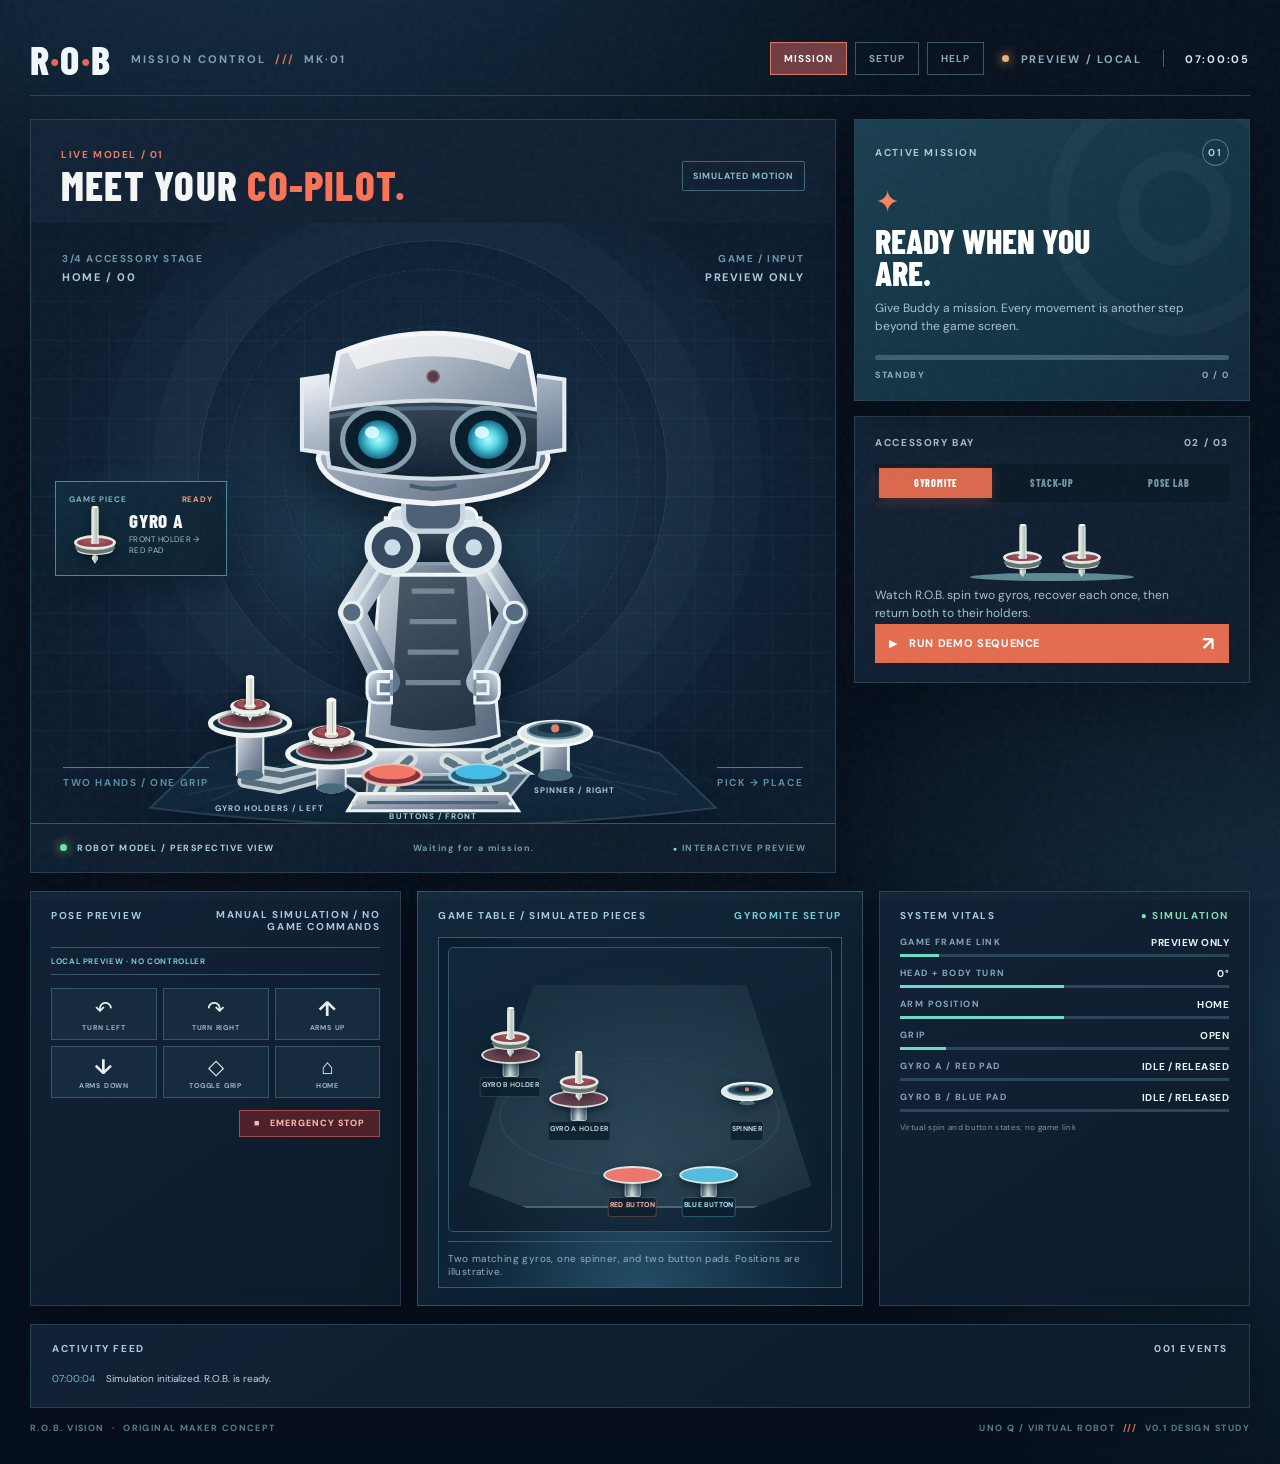
==== dashboard/index.html @ aa8bae87 "Align Stack-Up blocks within Buddy hands" ====
<!doctype html>
<html lang="en">
<head>
  <meta charset="utf-8">
  <meta name="viewport" content="width=device-width, initial-scale=1">
  <meta name="theme-color" content="#080f1d">
  <title>R.O.B. Vision // Mission Control</title>
  <link rel="stylesheet" href="style.css?v=stack-side-grip-1">
  <script src="status.js?v=status-2" defer></script>
  <script src="stack-model.js?v=blocks-1" defer></script>
  <script src="app.js?v=stack-hand-height-1" defer></script>
  <script src="live.js?v=status-1" defer></script>
</head>
<body>
  <div class="grain" aria-hidden="true"></div>
  <main class="app-shell">
    <header class="topbar">
      <div class="brand"><span class="brand-mark">R<span>·</span>O<span>·</span>B</span><span class="brand-sub">MISSION CONTROL <i>///</i> MK·01</span></div>
      <nav class="page-nav" aria-label="Pages"><a href="index.html" aria-current="page">MISSION</a><a href="setup.html">SETUP</a><a href="help.html">HELP</a></nav><div class="top-status" data-connection="connecting"><span class="status-dot"></span><span id="connection">CONTROLLER / CONNECTING</span><span class="top-separator"></span><span id="clock">00:00:00</span></div>
    </header>
    <div class="main-grid">
      <section class="stage-panel" aria-label="Robot visualization">
        <div class="panel-heading"><div><p class="eyebrow">LIVE MODEL / 01</p><h1>Meet your <em>co-pilot.</em></h1></div><span class="chip">SIMULATED MOTION</span></div>
        <div class="stage" id="stage">
          <div class="stage-grid"></div><div class="stage-halo"></div>
          <div class="stage-label top-left">3/4 ACCESSORY STAGE<br><strong id="stage-action-label">HOME / 00</strong></div>
          <div class="stage-label top-right">GAME / INPUT<br><strong id="tracking-label">NOT CONNECTED</strong></div>
          <svg id="robot-svg" class="robot-svg" viewBox="0 0 650 590" role="img" aria-label="R.O.B.-inspired robot with two opposing hands moving matching Gyromite gyros or Stack-Up blocks between accessory stations">
            <defs>
              <linearGradient id="metal" x1="0" y1="0" x2="1" y2="1"><stop stop-color="#f3f6f9"/><stop offset=".43" stop-color="#acb8c8"/><stop offset="1" stop-color="#60738b"/></linearGradient>
              <linearGradient id="body" x1="0" y1="0" x2="1" y2="1"><stop stop-color="#e5e9ee"/><stop offset=".55" stop-color="#8997a9"/><stop offset="1" stop-color="#536478"/></linearGradient>
              <linearGradient id="dark" x1="0" y1="0" x2="0" y2="1"><stop stop-color="#344454"/><stop offset="1" stop-color="#101f31"/></linearGradient>
              <radialGradient id="eye"><stop stop-color="#b9faff"/><stop offset=".45" stop-color="#58dae8"/><stop offset="1" stop-color="#126a89"/></radialGradient>
              <g id="gyro-body">
                <path d="M-3 7 H3 V15 L0 21 L-3 15Z" fill="#dbe5df" stroke="#f6f7ed" stroke-width="1.4"/>
                <ellipse cy="11" rx="22" ry="7" fill="#273844" opacity=".62"/>
                <path d="M-21 4 Q0 11 21 4 L21 12 Q0 21 -21 12Z" fill="#d7e1dd" stroke="#f4f5e9" stroke-width="1.5"/>
                <path d="M-18 11 L-18 15 M-12 14 L-12 17 M-5 16 L-5 18 M4 16 L4 18 M11 14 L11 17 M18 11 L18 15" stroke="#6a7473" stroke-width="2" opacity=".8"/>
                <ellipse cy="5" rx="22" ry="8" fill="#e8eeeb" stroke="#f7f7ed" stroke-width="2"/>
                <ellipse cy="3" rx="18.5" ry="6" fill="#883c4a" stroke="#5f3441" stroke-width="1"/>
                <ellipse cy="2" rx="14" ry="4" fill="#9d4853" stroke="#bb7375" stroke-width=".7"/>
                <ellipse cy="1" rx="7" ry="2.4" fill="#6e303e" opacity=".75"/>
                <ellipse cy="5" rx="6" ry="2.8" fill="#bdcac4" stroke="#f7f8ed" stroke-width="1"/>
                <path d="M-4 5 L-4 -29 Q0 -32 4 -29 L4 5Z" fill="#e6e9de" stroke="#f7f8ed" stroke-width="1.5"/>
                <path d="M1 -27 L1 3" stroke="#9aa7a4" stroke-width="1" opacity=".7"/>
                <ellipse cy="-29" rx="4" ry="1.6" fill="#f8f9ef"/>
              </g>
              <filter id="glow"><feGaussianBlur stdDeviation="8"/></filter>
            </defs>
            <ellipse cx="325" cy="553" rx="270" ry="25" fill="#16bde6" opacity=".14" filter="url(#glow)"/>
            <ellipse cx="325" cy="553" rx="274" ry="29" fill="#091a2b" opacity=".72"/>
            <g id="stage-ground" opacity=".48">
              <path d="M102 520 Q325 449 548 520 L603 573 Q325 608 47 573Z" fill="#163148" stroke="#41677d" stroke-width="2"/>
              <path d="M325 465 L325 580 M325 465 L108 566 M325 465 L535 566 M145 540 Q325 486 505 540 M84 560 Q325 505 566 560" fill="none" stroke="#81bbcb" stroke-width="1.2" opacity=".25"/>
            </g>
            <g class="column" id="column-visual">
              <path d="M278 288 L372 288 L390 502 Q325 521 260 502Z" fill="url(#body)" stroke="#eaf1f2" stroke-width="3"/>
              <path d="M295 302 L355 302 L367 492 Q325 502 283 492Z" fill="url(#dark)" opacity=".8"/>
              <path d="M306 330 L344 330 M304 360 L346 360 M302 390 L348 390 M300 420 L350 420 M298 450 L352 450" stroke="#8495a4" stroke-width="5" opacity=".8"/>
              <rect x="282" y="278" width="86" height="30" rx="9" fill="#d7e0e8" stroke="#f7fbff" stroke-width="3"/>
            </g>
            <g id="accessory-platform">
              <path d="M232 516 L379 516 L420 539 L398 565 L259 565 L225 541Z" fill="url(#dark)" stroke="#a6bcc6" stroke-width="3"/>
              <path d="M232 516 L379 516 L420 539 L261 542 L225 541Z" fill="url(#metal)" stroke="#edf5f5" stroke-width="3"/>
              <path d="M261 542 L420 539 L398 565 L259 565Z" fill="#516a7a" stroke="#a9bec7" stroke-width="2"/>
              <path d="M287 548 L366 548 M294 553 L359 553" stroke="#1b3346" stroke-width="3" stroke-linecap="round"/>
              <rect x="304" y="557" width="42" height="4" rx="2" fill="#d65c55"/><circle cx="275" cy="554" r="3" fill="#72d3e4"/>
              <g id="scene-gyro">
                <path d="M226 530 L178 541 L144 536 M226 539 L174 553 L139 547" fill="none" stroke="#c2d1d7" stroke-width="13" stroke-linecap="round" stroke-linejoin="round"/>
                <path d="M225 530 L177 541 L144 536 M225 539 L174 553 L139 547" fill="none" stroke="#586e7d" stroke-width="6" stroke-linecap="round" stroke-linejoin="round"/>
                <g class="station" id="scene-second-dock">
                  <path d="M132 492 L132 541 Q145 547 158 541 L158 492Z" fill="url(#body)" stroke="#e3ecee" stroke-width="2"/>
                  <ellipse cx="145" cy="541" rx="13" ry="5" fill="#48687b"/>
                  <ellipse cx="145" cy="490" rx="39" ry="12" fill="#152b3d" stroke="#eff5f3" stroke-width="5"/>
                  <ellipse cx="145" cy="487" rx="31" ry="8" fill="#8d4654" stroke="#b8cbd0" stroke-width="2"/>
                </g>
                <g class="station" id="scene-source-gyro">
                  <path d="M211 520 L211 554 Q225 562 239 554 L239 520Z" fill="url(#body)" stroke="#e3ecee" stroke-width="2"/>
                  <ellipse cx="225" cy="554" rx="14" ry="5" fill="#48687b"/>
                  <ellipse cx="225" cy="520" rx="43" ry="13" fill="#132b3d" stroke="#f0f5f2" stroke-width="5"/>
                  <ellipse cx="225" cy="517" rx="34" ry="9" fill="#914555" stroke="#afc6c9" stroke-width="2"/>
                </g>
                <g class="station" id="scene-spinner">
                  <path d="M379 523 L433 497 M384 533 L437 506" fill="none" stroke="#d1e0e1" stroke-width="14" stroke-linecap="round"/>
                  <path d="M379 523 L433 497 M384 533 L437 506" fill="none" stroke="#557385" stroke-width="6" stroke-linecap="round" stroke-dasharray="8 6"/>
                  <path d="M432 500 L432 538 Q445 546 458 538 L458 500Z" fill="url(#body)" stroke="#e3efec" stroke-width="3"/>
                  <ellipse cx="445" cy="541" rx="17" ry="6" fill="#496a7b"/>
                  <ellipse cx="445" cy="500" rx="36" ry="12" fill="#dcebea" stroke="#f7faf6" stroke-width="3"/>
                  <ellipse cx="445" cy="497" rx="27" ry="8" fill="#2c4a5c" stroke="#7397a5" stroke-width="2"/>
                  <ellipse cx="445" cy="495" rx="17" ry="5" fill="#142d41"/>
                  <circle cx="445" cy="495" r="4" fill="#df806a"/>
                </g>
                <path d="M302 525 L281 543 L269 569 M339 527 L369 543 L382 569" fill="none" stroke="#d6e0df" stroke-width="16" stroke-linecap="round" stroke-linejoin="round"/>
                <path d="M302 525 L281 543 L269 569 M339 527 L369 543 L382 569" fill="none" stroke="#5b7484" stroke-width="7" stroke-linecap="round" stroke-dasharray="8 6"/>
                <path d="M251 559 L398 559 L409 576 L241 576Z" fill="url(#body)" stroke="#edf4f0" stroke-width="3"/>
                <path d="M260 568 L389 568" stroke="#47657a" stroke-width="3"/><circle cx="247" cy="569" r="2" fill="#c8dfe2"/><circle cx="401" cy="569" r="2" fill="#c8dfe2"/>
                <g class="station" id="scene-target-gyro">
                  <path d="M285 554 L285 541" stroke="#d7e4e1" stroke-width="8" stroke-linecap="round"/>
                  <ellipse cx="285" cy="541" rx="29" ry="10" fill="#842f3d" stroke="#eac2b6" stroke-width="3"/>
                  <ellipse cx="285" cy="538" rx="23" ry="7" fill="#f47666"/>
                </g>
                <g class="station" id="scene-blue-tray">
                  <path d="M370 554 L370 541" stroke="#d7e4e1" stroke-width="8" stroke-linecap="round"/>
                  <ellipse cx="370" cy="541" rx="29" ry="10" fill="#225d78" stroke="#acd9e6" stroke-width="3"/>
                  <ellipse cx="370" cy="538" rx="23" ry="7" fill="#43bce8"/>
                </g>
                <text x="164" y="576" text-anchor="middle">GYRO HOLDERS / LEFT</text><text x="464" y="559" text-anchor="middle">SPINNER / RIGHT</text><text x="325" y="584" text-anchor="middle">BUTTONS / FRONT</text>
              </g>
              <g id="scene-stack">
                <g id="stack-linkage" fill="none" stroke-linecap="round" stroke-linejoin="round">
                  <path d="M281 541 L149 507 M281 551 L149 517 M298 541 L230 524 M298 551 L230 534 M352 541 L410 521 M352 551 L410 531 M369 541 L500 507 M369 551 L500 517" stroke="#cbdadb" stroke-width="9"/>
                  <path d="M281 541 L149 507 M281 551 L149 517 M298 541 L230 524 M298 551 L230 534 M352 541 L410 521 M352 551 L410 531 M369 541 L500 507 M369 551 L500 517" stroke="#587587" stroke-width="5"/>
                  <path d="M204 521 L204 531 M265 533 L265 543 M381 531 L381 541 M445 521 L445 531" stroke="#e1e9e8" stroke-width="3"/>
                  <path d="M279 546 H371" stroke="#d9e5e5" stroke-width="13"/>
                  <path d="M279 546 H371" stroke="#607b89" stroke-width="7"/>
                  <circle cx="281" cy="546" r="3" fill="#dbe7e7" stroke="none"/><circle cx="369" cy="546" r="3" fill="#dbe7e7" stroke="none"/>
                </g>
                <g class="stack-stations">
                  <g id="stack-tray-1" transform="translate(145 493)"><path d="M-10 3 L-10 52 Q0 60 10 52 L10 3Z" fill="url(#body)" stroke="#dcebea" stroke-width="2"/><ellipse cy="1" rx="35" ry="11" fill="#e4eeed" stroke="#f5faf7" stroke-width="2"/><ellipse class="tray-ring" cy="-1" rx="26" ry="7" fill="#314b59" stroke="#708c97" stroke-width="2"/><ellipse cy="-2" rx="18" ry="4" fill="#10283b"/></g>
                  <g id="stack-tray-2" transform="translate(230 516)"><path d="M-10 3 L-10 39 Q0 47 10 39 L10 3Z" fill="url(#body)" stroke="#dcebea" stroke-width="2"/><ellipse cy="1" rx="34" ry="11" fill="#e4eeed" stroke="#f5faf7" stroke-width="2"/><ellipse class="tray-ring" cy="-1" rx="25" ry="7" fill="#314b59" stroke="#708c97" stroke-width="2"/><ellipse cy="-2" rx="17" ry="4" fill="#10283b"/></g>
                  <g id="stack-tray-3" transform="translate(325 525)"><path d="M-12 3 L-12 32 Q0 40 12 32 L12 3Z" fill="url(#body)" stroke="#dcebea" stroke-width="2"/><ellipse cy="1" rx="36" ry="12" fill="#e4eeed" stroke="#f5faf7" stroke-width="2"/><ellipse class="tray-ring" cy="-1" rx="27" ry="8" fill="#314b59" stroke="#708c97" stroke-width="2"/><ellipse cy="-2" rx="19" ry="5" fill="#10283b"/></g>
                  <g id="stack-tray-4" transform="translate(410 512)"><path d="M-10 3 L-10 42 Q0 50 10 42 L10 3Z" fill="url(#body)" stroke="#dcebea" stroke-width="2"/><ellipse cy="1" rx="34" ry="11" fill="#e4eeed" stroke="#f5faf7" stroke-width="2"/><ellipse class="tray-ring" cy="-1" rx="25" ry="7" fill="#314b59" stroke="#708c97" stroke-width="2"/><ellipse cy="-2" rx="17" ry="4" fill="#10283b"/></g>
                  <g id="stack-tray-5" transform="translate(500 493)"><path d="M-10 3 L-10 52 Q0 60 10 52 L10 3Z" fill="url(#body)" stroke="#dcebea" stroke-width="2"/><ellipse cy="1" rx="35" ry="11" fill="#e4eeed" stroke="#f5faf7" stroke-width="2"/><ellipse class="tray-ring" cy="-1" rx="26" ry="7" fill="#314b59" stroke="#708c97" stroke-width="2"/><ellipse cy="-2" rx="18" ry="4" fill="#10283b"/></g>
                </g>
                <text x="145" y="560" text-anchor="middle">TRAY 1</text><text x="230" y="571" text-anchor="middle">TRAY 2</text><text x="325" y="576" text-anchor="middle">TRAY 3</text><text x="410" y="570" text-anchor="middle">TRAY 4</text><text x="500" y="560" text-anchor="middle">TRAY 5</text>
              </g>
              <g id="second-gyro-prop" class="gyro-piece" transform="translate(145 469) scale(.85)"><use href="#gyro-body"/><ellipse class="gyro-spin-ring" cy="4" rx="25" ry="9" fill="none" stroke="#a4f7ff" stroke-width="3" stroke-dasharray="11 9"/></g>
              <g id="move-prop" transform="translate(225 496)">
                <g id="gyro-prop" class="gyro-piece"><use href="#gyro-body"/><ellipse class="gyro-spin-ring" cy="4" rx="25" ry="9" fill="none" stroke="#a4f7ff" stroke-width="3" stroke-dasharray="11 9"/></g>
              </g>
            </g>
            <g id="arm-carriage" transform="translate(0 0)">
              <rect x="267" y="292" width="116" height="52" rx="21" fill="url(#body)" stroke="#eef7fb" stroke-width="4"/>
              <rect x="290" y="302" width="70" height="31" rx="10" fill="url(#dark)" stroke="#83a0ae" stroke-width="3"/>
              <path id="left-arm-body" d="M285 318 L245 381 L282 449" fill="none" stroke="url(#metal)" stroke-width="27" stroke-linecap="round" stroke-linejoin="round"/>
              <path id="right-arm-body" d="M365 318 L405 381 L368 449" fill="none" stroke="url(#metal)" stroke-width="27" stroke-linecap="round" stroke-linejoin="round"/>
              <path id="left-arm-glint" d="M285 318 L245 381 L282 449" fill="none" stroke="#e8f5f7" stroke-width="4" stroke-linecap="round" opacity=".8"/>
              <path id="right-arm-glint" d="M365 318 L405 381 L368 449" fill="none" stroke="#e8f5f7" stroke-width="4" stroke-linecap="round" opacity=".8"/>
              <circle id="left-elbow" cx="245" cy="381" r="10" fill="#536a7e" stroke="#e8f2f3" stroke-width="3"/><circle id="right-elbow" cx="405" cy="381" r="10" fill="#536a7e" stroke="#e8f2f3" stroke-width="3"/>
              <circle cx="285" cy="317" r="24" fill="#34495d" stroke="#e2edf2" stroke-width="7"/><circle cx="365" cy="317" r="24" fill="#34495d" stroke="#e2edf2" stroke-width="7"/>
              <circle cx="285" cy="317" r="8" fill="#c9dfe8"/><circle cx="365" cy="317" r="8" fill="#c9dfe8"/>
            </g>
            <g id="stack-colors"></g>
            <g id="disc-prop" transform="translate(325 486)"></g>
            <g id="hands-carriage" transform="translate(0 0)">
              <g id="left-hand" transform="translate(282 453)"><path d="M5 -14 L-9 -14 Q-19 -13 -19 -3 L-19 8 Q-18 17 -9 17 L5 17 L5 8 L-8 8 L-8 -4 L5 -4Z" fill="url(#body)" stroke="#ecf7f8" stroke-width="3"/><path d="M5 -6 L5 10" stroke="#7595a4" stroke-width="3"/></g>
              <g id="right-hand" transform="translate(368 453) scale(-1 1)"><path d="M5 -14 L-9 -14 Q-19 -13 -19 -3 L-19 8 Q-18 17 -9 17 L5 17 L5 8 L-8 8 L-8 -4 L5 -4Z" fill="url(#body)" stroke="#ecf7f8" stroke-width="3"/><path d="M5 -6 L5 10" stroke="#7595a4" stroke-width="3"/></g>
            </g>
            <g id="head" transform="rotate(0 325 265)">
              <rect x="296" y="254" width="58" height="47" rx="15" fill="#4c6076" stroke="#c9d6e0" stroke-width="5"/>
              <path d="M232 126 Q325 87 418 126 L438 230 Q430 268 325 274 Q220 268 212 230Z" fill="url(#body)" stroke="#f1f5f7" stroke-width="5"/>
              <path d="M239 122 Q325 88 411 122 L400 142 Q325 116 250 142Z" fill="#f6f8f9" opacity=".78"/>
              <path d="M215 183 Q325 162 435 183 L427 238 Q325 261 223 238Z" fill="url(#dark)" stroke="#d5e1e8" stroke-width="4"/>
              <path d="M220 189 Q325 171 430 189" fill="none" stroke="#4d6678" stroke-width="4"/>
              <ellipse cx="271" cy="211" rx="35" ry="31" fill="#081b2a" stroke="#859eac" stroke-width="5"/>
              <ellipse cx="379" cy="211" rx="35" ry="31" fill="#081b2a" stroke="#859eac" stroke-width="5"/>
              <ellipse class="eye-core" cx="271" cy="211" rx="20" ry="19" fill="url(#eye)"/>
              <ellipse class="eye-core" cx="379" cy="211" rx="20" ry="19" fill="url(#eye)"/>
              <ellipse cx="265" cy="204" rx="7" ry="6" fill="#e8ffff" opacity=".85"/><ellipse cx="373" cy="204" rx="7" ry="6" fill="#e8ffff" opacity=".85"/>
              <path d="M302 256 Q325 263 348 256" fill="none" stroke="#425a6f" stroke-width="4"/>
              <circle id="head-led" cx="325" cy="149" r="6" aria-label="R.O.B. red light"/>
              <path d="M223 148 L196 152 L196 221 L223 225 M427 148 L454 152 L454 221 L427 225" fill="url(#metal)" stroke="#e5eef3" stroke-width="4"/>
            </g>
          </svg>
          <div class="piece-focus" aria-live="polite"><span class="piece-focus-title"><span id="focus-type">GAME PIECE</span> <b id="focus-action">READY</b></span><div class="piece-focus-body"><span id="focus-art" class="focus-art gyro" aria-hidden="true"></span><span><strong id="focus-name">GYRO A</strong><small id="focus-location">HOLDER → SPINNER → TRAY</small></span></div></div>
          <div class="floor-marker one">TWO HANDS / ONE GRIP</div><div class="floor-marker two" id="floor-action">PICK → PLACE</div>
        </div>
        <div class="stage-footer"><span><b class="tiny-led"></b> ROBOT MODEL / PERSPECTIVE VIEW</span><span id="stage-caption">Waiting for a mission.</span><span><i>●</i> INTERACTIVE PREVIEW</span></div>
      </section>
      <aside class="sidebar">
        <section class="mission-card">
          <div class="section-head"><span>ACTIVE MISSION</span><span class="round-index">01</span></div>
          <div class="mission-symbol">✦</div>
          <h2 id="mission-title">Ready when you are.</h2>
          <p id="mission-description">Give Buddy a mission. Every movement is another step beyond the game screen.</p>
          <div class="mission-progress"><div id="progress-fill"></div></div>
          <div class="mission-meta"><span id="mission-step">STANDBY</span><span id="progress-text">0 / 0</span></div>
        </section>
        <section class="mode-card">
          <div class="section-head"><span>ACCESSORY BAY</span><span>02 / 03</span></div>
          <div class="mode-tabs" role="group" aria-label="Scene mode"><button type="button" data-mode="gyro" class="active">GYROMITE</button><button type="button" data-mode="stack">STACK-UP</button><button type="button" data-mode="free">POSE LAB</button></div>
          <div class="accessory-art mode-gyro" id="accessory-art" aria-hidden="true">
            <div class="gyro gyro-red"></div><div class="gyro gyro-second"></div><div class="platform"></div>
            <div class="stack-kit"><i class="mini-tray"></i><i class="mini-tray"></i><i class="mini-tray"></i><i class="mini-tray"></i><i class="mini-tray"></i><span id="mini-stacks"></span></div>
            <svg class="pose-kit" viewBox="0 0 220 80" aria-hidden="true"><path d="M20 61H78M142 61h58" stroke="#577f8f" stroke-width="2"/><path d="M76 58L65 42L58 49M144 58l11-16 7 7" fill="none" stroke="#d9e7e8" stroke-width="7" stroke-linecap="round" stroke-linejoin="round"/><rect x="79" y="35" width="62" height="34" rx="11" fill="#b7c9cd" stroke="#f1f6f2" stroke-width="3"/><rect x="73" y="5" width="74" height="32" rx="10" fill="#d4dfe0" stroke="#f1f6f2" stroke-width="3"/><rect x="79" y="10" width="62" height="23" rx="7" fill="#152c3e"/><circle cx="98" cy="21" r="7" fill="#8fe5f2"/><circle cx="122" cy="21" r="7" fill="#8fe5f2"/><circle cx="98" cy="21" r="3" fill="#efffff"/><circle cx="122" cy="21" r="3" fill="#efffff"/><path d="M102 43h16M102 51h16" stroke="#47677a" stroke-width="3" stroke-linecap="round"/><circle cx="58" cy="49" r="5" fill="#eaf4f1"/><circle cx="162" cy="49" r="5" fill="#eaf4f1"/></svg>
          </div>
          <p id="mode-description">Watch R.O.B. spin two gyros, recover each once, then return both to their holders.</p>
          <button class="primary-button" id="demo-button" type="button"><span>▶</span><span class="demo-label">RUN DEMO SEQUENCE</span><span class="arrow">↗</span></button>
        </section>
      </aside>
    </div>
    <div class="status-grid">
        <section class="controls-panel"><div class="section-head"><span id="controls-title">POSE PREVIEW</span><span id="controls-context">MANUAL SIMULATION / NO GAME COMMANDS</span></div><div class="controller-link"><span id="controller-status">LOCAL PREVIEW · NO CONTROLLER</span></div><div class="control-buttons"><button type="button" data-action="left">↶ <span>TURN LEFT</span></button><button type="button" data-action="right">↷ <span>TURN RIGHT</span></button><button type="button" data-action="raise">↑ <span>ARMS UP</span></button><button type="button" data-action="lower">↓ <span>ARMS DOWN</span></button><button type="button" data-action="grip">◇ <span id="grip-label">TOGGLE GRIP</span></button><button type="button" id="home-button">⌂ <span>HOME</span></button></div><div class="gate-assist" id="gate-assist" hidden><div class="gate-assist-head"><strong>FAST GATES</strong><small>Tap to lower or raise · auto releases after 60 seconds</small></div><div class="gate-assist-buttons"><button type="button" data-gate="red" aria-pressed="false">LOWER RED</button><button type="button" data-gate="blue" aria-pressed="false">LOWER BLUE</button><button type="button" data-gate="all">RELEASE BOTH</button></div></div><button class="stop-button" id="stop-button" type="button">■ <span>EMERGENCY STOP</span></button></section>
    <section class="world-panel" aria-label="Game table">
      <div class="section-head"><span id="world-title">GAME TABLE / SIMULATED PIECES</span><span id="fixture-mode-label">GYROMITE SETUP</span></div>
      <div class="world-grid">
        <div class="fixture-scene" id="fixture-scene">
          <div class="fixture-set" id="gyro-fixture">
            <div class="fixture-station"><div class="station-art dock"><i class="piece gyro-red" id="red-dock-piece"></i></div><b>GYRO A HOLDER</b></div>
            <div class="fixture-station"><div class="station-art spinner"><svg class="spinner-platform" viewBox="0 0 100 75" aria-hidden="true"><path d="M43 51 L43 68 Q50 72 57 68 L57 51Z" fill="#889ca7" stroke="#dce9e9" stroke-width="2"/><ellipse cx="50" cy="69" rx="12" ry="3" fill="#496b7a"/><ellipse cx="50" cy="52" rx="37" ry="13" fill="#dce9e8" stroke="#f5faf6" stroke-width="2"/><ellipse cx="50" cy="50" rx="28" ry="8" fill="#2c4a5c" stroke="#7397a5" stroke-width="2"/><ellipse cx="50" cy="49" rx="18" ry="5" fill="#142d41"/><circle cx="50" cy="49" r="3" fill="#df806a"/></svg><i class="piece gyro-red" id="red-spinner-piece" hidden></i></div><b>SPINNER</b></div>
            <div class="fixture-station"><div class="station-art tray red"><i class="piece gyro-red" id="red-tray-piece" hidden></i></div><b>RED BUTTON</b></div>
            <div class="fixture-station"><div class="station-art dock"><i class="piece gyro-red" id="second-dock-piece"></i></div><b>GYRO B HOLDER</b></div>
            <div class="fixture-station"><div class="station-art tray blue"><i class="piece gyro-red" id="blue-tray-piece" hidden></i></div><b>BLUE BUTTON</b></div>
          </div>
          <div class="fixture-set" id="stack-fixture" hidden>
            <div class="fixture-station"><div class="station-art stack-tray"></div><b>TRAY 1</b></div>
            <div class="fixture-station"><div class="station-art stack-tray"></div><b>TRAY 2</b></div>
            <div class="fixture-station"><div class="station-art stack-tray"></div><b>TRAY 3 / START</b></div>
            <div class="fixture-station"><div class="station-art stack-tray"></div><b>TRAY 4</b></div>
            <div class="fixture-station"><div class="station-art stack-tray"></div><b>TRAY 5</b></div>
            <div id="table-held-stack" aria-label="Blocks held by R.O.B."></div>
          </div>
          <div class="fixture-empty" id="free-fixture" hidden><strong>POSE LAB</strong><span>Just R.O.B. and his motion controls. No game pieces or commands are connected.</span></div>
          <div class="fixture-note" id="fixture-note">Two gyros, one spinner, and two button trays. Positions are illustrative.</div>
        </div>
      </div>
    </section>

        <section class="vitals-card"><div class="section-head"><span>SYSTEM VITALS</span><span class="live-text">● SIMULATION</span></div><div class="vital"><span>GAME FRAME LINK</span><strong id="optical-value">SIMULATED</strong></div><div class="vital-track"><i id="optical-bar"></i></div><div class="vital"><span>HEAD + BODY TURN</span><strong id="head-value">0°</strong></div><div class="vital-track"><i id="head-bar"></i></div><div class="vital"><span>ARM POSITION</span><strong id="arm-value">HOME</strong></div><div class="vital-track"><i id="arm-bar"></i></div><div class="vital"><span>GRIP</span><strong id="grip-value">OPEN</strong></div><div class="vital-track"><i id="grip-bar"></i></div><div id="gyro-vitals"><div class="vital"><span>GYRO A / RED PAD</span><strong id="gyro-a-value">IDLE / RELEASED</strong></div><div class="vital-track"><i id="gyro-a-bar"></i></div><div class="vital"><span>GYRO B / BLUE PAD</span><strong id="gyro-b-value">IDLE / RELEASED</strong></div><div class="vital-track"><i id="gyro-b-bar"></i></div><small class="gyro-vitals-note">Virtual spin and button states; no game link</small></div></section>
    </div>
    <div class="bottom-grid">
      <section class="event-panel"><div class="section-head"><span>ACTIVITY FEED</span><span id="event-count">001 EVENTS</span></div><ol id="event-list" aria-live="polite"><li><time>00:00:00</time><span>Simulation initialized. R.O.B. is ready.</span></li></ol></section>
    </div>
    <footer><span>R.O.B. VISION <b>·</b> ORIGINAL MAKER CONCEPT</span><span>UNO Q / VIRTUAL ROBOT <b>///</b> V0.1 DESIGN STUDY</span></footer>
  </main>
</body>
</html>
---- dashboard/style.css ----
@font-face{font-family:'Barlow Condensed';font-style:normal;font-weight:800;src:url('fonts/BarlowCondensed-800.ttf') format('truetype');font-display:swap}
@font-face{font-family:'DM Sans';font-style:normal;font-weight:400;src:url('fonts/DMSans-400.ttf') format('truetype');font-display:swap}
@font-face{font-family:'DM Sans';font-style:normal;font-weight:700;src:url('fonts/DMSans-700.ttf') format('truetype');font-display:swap}
:root{font-family:'DM Sans',Arial,sans-serif;color:#d9e8f4;background:#07111e;font-synthesis:none}*{box-sizing:border-box}body{margin:0;min-width:320px;background:radial-gradient(circle at 20% -20%,#173650 0,transparent 36%),radial-gradient(circle at 100% 70%,#142f43 0,transparent 31%),#07111e}.grain{pointer-events:none;position:fixed;inset:0;z-index:5;opacity:.13;background-image:url("data:image/svg+xml,%3Csvg viewBox='0 0 180 180' xmlns='http://www.w3.org/2000/svg'%3E%3Cfilter id='n'%3E%3CfeTurbulence type='fractalNoise' baseFrequency='.8' numOctaves='3' stitchTiles='stitch'/%3E%3C/filter%3E%3Crect width='100%25' height='100%25' filter='url(%23n)' opacity='.3'/%3E%3C/svg%3E")}.app-shell{max-width:1536px;margin:auto;padding:22px 30px 15px}.topbar,.brand,.top-status,.section-head,.panel-heading,.stage-footer,.mission-meta,.vital,.bottom-grid,.control-buttons,footer{display:flex;align-items:center;justify-content:space-between}.topbar{height:74px;border-bottom:1px solid #2a4257;margin-bottom:23px}.brand{gap:20px}.brand-mark{font:900 40px/1 'Barlow Condensed',Impact,sans-serif;letter-spacing:.03em;color:#f1f8fc}.brand-mark span{color:#ef654e}.brand-sub{font:700 11px 'DM Sans',sans-serif;letter-spacing:.19em;color:#83a0b5}.brand-sub i{color:#e9694e;font-style:normal;margin:0 4px}.top-status{gap:12px;font-size:11px;letter-spacing:.16em;font-weight:700;color:#8eacc0}.status-dot,.tiny-led{width:7px;height:7px;border-radius:50%;background:#75e0a7;box-shadow:0 0 11px #62e8af;display:inline-block}.top-separator{height:17px;width:1px;background:#426078;margin:0 9px}#clock{color:#d7e7ef;font-variant-numeric:tabular-nums}.main-grid{display:grid;grid-template-columns:minmax(0,1.63fr) minmax(345px,.8fr);gap:18px}.stage-panel,.mission-card,.mode-card,.vitals-card,.controls-panel,.event-panel{background:linear-gradient(145deg,#122236,#0d1b2b);border:1px solid #284054;box-shadow:0 18px 50px #02070d55}.stage-panel{overflow:hidden}.panel-heading{padding:28px 30px 18px}.eyebrow,.section-head,.stage-label,.stage-footer,.mission-meta,.vital,.floor-marker,footer{font-size:10px;font-weight:800;letter-spacing:.16em}.eyebrow{color:#e97862;margin:0 0 5px}.panel-heading h1{font:800 clamp(31px,3.2vw,48px)/.95 'Barlow Condensed',Impact,sans-serif;text-transform:uppercase;letter-spacing:.03em;margin:0;color:#f4f7f6}.panel-heading h1 em{font-style:normal;color:#fb7356}.chip{border:1px solid #406679;border-radius:2px;padding:8px 10px;color:#89bfd1;font-size:9px;font-weight:800;letter-spacing:.11em;white-space:nowrap}.stage{height:540px;position:relative;overflow:hidden;background:radial-gradient(ellipse at 50% 47%,#22455a 0,#102339 44%,#0b1b2d 75%)}.stage-grid{position:absolute;inset:0;background-image:linear-gradient(#7ab5c40f 1px,transparent 1px),linear-gradient(90deg,#7ab5c40f 1px,transparent 1px);background-size:39px 39px;mask-image:linear-gradient(to bottom,transparent,#000 20%,#000 90%,transparent)}.stage-halo{position:absolute;width:470px;height:470px;border:1px solid #9dcfd125;border-radius:50%;left:50%;top:42%;transform:translate(-50%,-50%);box-shadow:0 0 0 46px #8bbdcc08,0 0 0 94px #8bbdcc06}.stage-halo:before,.stage-halo:after{content:'';position:absolute;border-radius:50%;border:1px dashed #86c3c321;inset:28px}.stage-halo:after{inset:85px}.robot-svg{position:absolute;inset:2px 0 auto;width:100%;height:100%;filter:drop-shadow(0 19px 23px #020a16ad)}.stage-label{position:absolute;z-index:2;line-height:1.8;color:#7096a9}.stage-label strong{color:#a9cbda;font-size:11px}.top-left{top:27px;left:31px}.top-right{top:27px;right:31px;text-align:right}.floor-marker{position:absolute;bottom:34px;color:#5c8aa1;border-top:1px solid #4e7d90;padding-top:8px}.floor-marker.one{left:32px}.floor-marker.two{right:32px}.stage-footer{height:49px;padding:0 29px;border-top:1px solid #355269;color:#6f99ac;font-size:9px;gap:10px}.stage-footer span:first-child{color:#a8d3e1}.stage-footer i{font-size:7px;color:#7ce5c4;font-style:normal}.stage-footer .tiny-led{margin-right:7px}.sidebar{display:grid;grid-template-rows:1.03fr 1.07fr .78fr;gap:15px}.mission-card,.mode-card,.vitals-card{padding:19px 20px;min-height:0}.mission-card{background:linear-gradient(145deg,#193e50,#123344 62%,#112839);position:relative;overflow:hidden}.mission-card:after{content:'◎';position:absolute;font:400 330px/1 Arial;color:#ffffff07;right:-70px;top:-105px;pointer-events:none}.section-head{color:#a9cada;font-size:10px}.round-index{height:27px;width:27px;display:grid;place-items:center;border:1px solid #5e8796;border-radius:50%;color:#a6d0db}.mission-symbol{font-size:30px;color:#fa835d;margin:16px 0 4px}.mission-card h2{font:800 34px/.95 'Barlow Condensed',Impact,sans-serif;text-transform:uppercase;max-width:270px;margin:0 0 9px;color:#fff}.mission-card p,.mode-card p{font-size:12px;line-height:1.55;color:#a7c1cf;margin:0;max-width:320px}.mission-progress{height:5px;background:#3d6070;margin-top:19px;border-radius:5px;overflow:hidden}.mission-progress>div{height:100%;width:0;background:#ff7959;transition:width .4s}.mission-meta{color:#8ab0be;margin-top:9px;font-size:9px}.mode-card{display:flex;flex-direction:column}.mode-tabs{display:grid;grid-template-columns:repeat(3,1fr);gap:4px;background:#091927;padding:4px;margin:15px 0 9px}.mode-tabs button{border:0;background:transparent;color:#7896a7;font:800 10px 'Barlow Condensed',sans-serif;letter-spacing:.08em;padding:9px 3px;cursor:pointer}.mode-tabs button.active{background:#db684c;color:#fff;box-shadow:0 3px 12px #d9574655}.accessory-art{height:65px;position:relative;overflow:hidden;display:flex;align-items:center;justify-content:center;gap:20px}.gyro{width:29px;height:32px;border-radius:50% 50% 46% 46%;background:linear-gradient(90deg,#823f42,#ff735e 45%,#8e3d43);position:relative;z-index:2;box-shadow:0 9px 0 -5px #cae0df}.gyro:before{content:'';position:absolute;height:10px;width:8px;top:-10px;left:11px;background:#a8ced0;border-radius:2px}.gyro-blue{background:linear-gradient(90deg,#18577d,#49ceec 45%,#0f5a84)}.platform{position:absolute;height:8px;width:164px;border-radius:50%;background:#5c8994;top:50px}.accessory-art.mode-stack .gyro{border-radius:3px;height:30px;width:32px}.accessory-art.mode-stack .gyro:before{display:none}.accessory-art.mode-stack .gyro-red{background:linear-gradient(90deg,#a54542,#f4875f)}.accessory-art.mode-stack .gyro-blue{background:linear-gradient(90deg,#155976,#4fcce4)}.accessory-art.mode-free .gyro{opacity:.35}.mode-card p{min-height:38px}.primary-button{margin-top:auto;background:#e46c4e;color:#fff;width:100%;border:0;height:39px;padding:0 14px;text-align:left;font:800 11px 'DM Sans',sans-serif;letter-spacing:.06em;cursor:pointer;display:flex;align-items:center;gap:11px;transition:background .2s,transform .2s}.primary-button:hover{background:#ff815e;transform:translateY(-1px)}.primary-button .arrow{margin-left:auto;font-size:19px}.live-text{color:#82e0ae}.vitals-card .section-head{margin-bottom:14px}.vital{font-size:9px;color:#86a5b8;margin:10px 0 5px}.vital strong{color:#e6f3f6;letter-spacing:.05em;font-size:10px}.vital-track{height:3px;background:#2c4659}.vital-track i{height:100%;width:50%;display:block;background:#6ddacb;transition:width .4s}.bottom-grid{align-items:stretch;gap:18px;margin-top:18px}.controls-panel{width:64%;padding:17px 21px}.event-panel{width:36%;padding:17px 21px}.control-buttons{gap:6px;margin-top:17px}.control-buttons button{min-height:55px;flex:1;background:#172b3e;border:1px solid #36566a;color:#e8f0f3;font:700 21px 'DM Sans',sans-serif;cursor:pointer;transition:background .2s,border-color .2s}.control-buttons button span{display:block;font-size:8px;letter-spacing:.11em;color:#9bb5c3;margin-top:1px}.control-buttons button:hover{background:#23445a;border-color:#65acc2}.control-buttons button:disabled,.primary-button:disabled{opacity:.4;cursor:not-allowed}.stop-button{border:1px solid #a44b4b;background:#4f222b;color:#ffbdad;font:800 9px 'DM Sans',sans-serif;letter-spacing:.11em;height:27px;padding:0 14px;cursor:pointer;float:right;margin-top:12px}.stop-button:hover{background:#78313b}.stop-button.latched{background:#f36d58;color:#101a24}.stop-button span{margin-left:7px}.event-panel ol{list-style:none;margin:12px 0 0;padding:0;max-height:99px;overflow:auto}.event-panel li{font-size:10px;color:#bdd5df;padding:5px 0;border-top:1px solid #294154;display:flex;gap:11px}.event-panel time{color:#6db8c5;font-variant-numeric:tabular-nums;flex:none}.event-panel li:first-child{border-top:0}footer{height:41px;color:#5b7b8e;font-size:9px}footer b{color:#de6e50;margin:0 4px}.eye-core{transition:fill .2s}#left-grip,#right-grip{transition:transform .4s ease;transform-box:fill-box;transform-origin:center}.stopped #head-led{fill:#fc4a58;filter:drop-shadow(0 0 6px #fc4a58)}.stopped .eye-core{fill:#f36b6b}@media(max-width:1050px){.main-grid{grid-template-columns:minmax(0,1.35fr) minmax(310px,.8fr)}.stage{height:490px}.control-buttons{flex-wrap:wrap}.control-buttons button{flex-basis:30%}.sidebar{grid-template-rows:1fr 1fr .85fr}}@media(max-width:760px){.app-shell{padding:12px}.topbar{margin-bottom:13px}.brand-sub,.top-status #clock,.top-separator{display:none}.main-grid{display:block}.panel-heading{padding:18px}.panel-heading h1{font-size:36px}.stage{height:440px}.stage-footer{padding:0 13px}.stage-footer span:last-child{display:none}.sidebar{display:grid;grid-template-columns:1fr 1fr;grid-template-rows:auto auto;margin-top:12px;gap:12px}.vitals-card{grid-column:1/-1}.bottom-grid{display:block}.controls-panel,.event-panel{width:100%}.event-panel{margin-top:12px}.mission-card,.mode-card{min-height:270px}}@media(max-width:530px){.sidebar{display:block}.mode-card,.vitals-card{margin-top:12px}.mission-card,.mode-card{min-height:240px}.stage{height:350px}.chip{font-size:7px;padding:6px}.stage-label,.floor-marker{display:none}.control-buttons button{flex-basis:30%}footer span:last-child{display:none}}@media(prefers-reduced-motion:reduce){*,*:before,*:after{animation-duration:.01ms!important;transition-duration:.01ms!important;scroll-behavior:auto!important}}
.accessory-art.mode-stack .gyro{width:36px;height:22px;border-radius:50%;border:3px solid #b8d8df;box-shadow:0 6px 0 -2px #29556a;position:relative}.accessory-art.mode-stack .gyro:after{content:"";position:absolute;left:11px;right:11px;top:4px;bottom:4px;border-radius:50%;background:#102839}
/* Laptop, tablet, and phone game-table view. */
.world-panel{margin-top:18px;padding:19px 21px;background:linear-gradient(145deg,#12283a,#0b1d2d);border:1px solid #315368;box-shadow:0 18px 50px #02070d55}
.world-panel>.section-head{margin-bottom:15px}.world-panel>.section-head span:last-child{color:#78cbd2}
.world-grid{display:grid;grid-template-columns:minmax(0,2fr) minmax(245px,.75fr);gap:15px;align-items:stretch}
.fixture-scene{min-height:215px;padding:17px 17px 13px;background:radial-gradient(ellipse at 50% 110%,#25506a 0,#10283c 55%,#0a1c2b 100%);border:1px solid #345c70;display:flex;flex-direction:column;justify-content:space-between}
.fixture-set{display:grid;grid-template-columns:repeat(5,minmax(0,1fr));gap:8px;align-items:end;min-height:145px}
.fixture-station{text-align:center;min-width:0;color:#a9c7d4;display:flex;flex-direction:column;align-items:center;gap:5px}.fixture-station b{font-size:9px;letter-spacing:.08em;font-weight:800;min-height:24px}
.station-art{width:min(100%,92px);height:85px;position:relative;display:flex;flex-direction:column;justify-content:flex-end;align-items:center;gap:2px;border-bottom:7px solid #678a99;border-radius:0 0 50% 50%;background:linear-gradient(180deg,transparent 60%,#89d4dc19)}
.station-art.dock:before,.station-art.tray:before,.station-art.spinner:before{content:'';position:absolute;bottom:0;width:63%;height:11px;border-radius:50%;background:#8bbbc3;box-shadow:0 0 13px #71cddd45}.station-art.tray.red:before{background:#ef7769}.station-art.tray.blue:before{background:#5ec8ef}.station-art.spinner:before{background:#6e9eab}
#gyro-fixture .station-art{height:51px;width:min(100%,75px);border-bottom-width:5px}
#gyro-fixture .station-art.tray{border:0;background:none}
#gyro-fixture .station-art.tray:before{bottom:10px;width:75%;height:15px;border:2px solid #e2e9e7}
#gyro-fixture .station-art.tray:after{content:'';position:absolute;bottom:0;left:50%;width:11px;height:12px;transform:translateX(-50%);background:linear-gradient(90deg,#4b6575,#c3d5da,#4b6575)}
#gyro-fixture .station-art.tray>.piece{position:absolute;bottom:22px;z-index:2}
.piece{position:relative;z-index:1;display:block;width:32px;height:36px;border-radius:40% 40% 48% 48%;box-shadow:inset 3px 0 7px #ffffff77,0 6px 12px #03101b99}.piece.gyro-red{background:linear-gradient(90deg,#8d3548,#ff8d76,#b74858)}.piece.gyro-blue{background:linear-gradient(90deg,#136082,#6fe4fb,#1f789d)}.piece:before{content:'';position:absolute;left:13px;top:-7px;width:7px;height:10px;background:#c7e4e7;border-radius:2px}
.accessory-art.mode-stack .gyro-second{background:linear-gradient(90deg,#155976,#4fcce4)}
.spinner-platform{display:block;width:100%;height:100%;filter:drop-shadow(0 3px 6px #03101b88)}
.station-art.stack-tray{gap:1px;padding-bottom:2px}.disc{display:block;width:54px;height:10px;border-radius:50%;border:2px solid #c4e6e888;box-shadow:0 2px 4px #03101b99}.disc.red{background:#ec7061}.disc.white{background:#e6f1e9}.disc.blue{background:#51c7ed}.disc.yellow{background:#f1c564}.disc.green{background:#68cc9c}
#stack-fixture .station-art.stack-tray{height:63px;width:min(100%,75px);padding-bottom:11px;border:0;border-radius:0;background:none;gap:0}
#stack-fixture .station-art.stack-tray:before{content:'';position:absolute;bottom:0;left:50%;width:13px;height:25px;transform:translateX(-50%);border:1px solid #d8e6e7;background:linear-gradient(90deg,#647d8b,#d3e1e2,#5d7584);border-radius:3px}
#stack-fixture .station-art.stack-tray:after{content:'';position:absolute;left:4%;right:4%;bottom:17px;height:12px;border-radius:50%;border:3px solid #b8d4d8;background:#10283b;box-shadow:0 2px 0 #dce8e8,0 5px 10px #030e1bb0}
#stack-fixture .disc{position:absolute;z-index:2;left:50%;transform:translateX(-50%);flex:none}
.fixture-note{font-size:10px;letter-spacing:.04em;color:#8cb0bf;border-top:1px solid #385a6d;padding-top:10px;margin-top:9px}.fixture-empty{min-height:145px;display:grid;place-items:center;text-align:center;color:#9dc4d1;font:800 17px 'Barlow Condensed',Impact,sans-serif;letter-spacing:.1em}
.observer-tile{display:flex;flex-direction:column;background:#0a1724;border:1px solid #315368;min-height:215px}.observer-header{display:flex;justify-content:space-between;padding:11px 12px;color:#80a8b9;font-size:9px;font-weight:800;letter-spacing:.08em;gap:8px}.observer-header span:last-child{color:#e38a70}.observer-placeholder{display:flex;flex-direction:column;justify-content:center;align-items:center;text-align:center;gap:5px;flex:1;min-height:115px;margin:0 12px;border:1px dashed #3d6172;background:radial-gradient(circle,#23435a33,#091a29 72%);color:#9fc3d2}.observer-icon{font-size:34px;line-height:1;color:#5fa6b7}.observer-placeholder strong{font-size:10px;letter-spacing:.16em}.observer-placeholder small{font-size:9px;line-height:1.35;max-width:175px;color:#7d9fae}.observer-footer{padding:10px 12px;color:#7797a7;font-size:9px;line-height:1.35}
[hidden]{display:none!important}
@media(max-width:920px){.world-grid{grid-template-columns:1fr}.observer-tile{min-height:155px}.observer-placeholder{min-height:100px}}
@media(max-width:530px){.world-panel{padding:14px 11px}.fixture-scene{padding:12px 7px}.fixture-set{gap:2px}.fixture-station b{font-size:7px;letter-spacing:0}.station-art{height:74px}.piece{width:24px;height:29px}.piece:before{left:9px}.disc{width:40px;height:9px}.observer-header{font-size:8px}}
#accessory-platform text{fill:#a9cbd7;font:800 8px 'DM Sans',Arial,sans-serif;letter-spacing:1px}
#scene-target-gyro.station-active ellipse:last-child{filter:drop-shadow(0 0 12px #ff8069)}
#scene-blue-tray.station-active ellipse:last-child{filter:drop-shadow(0 0 12px #65d4f5)}
#scene-stack.station-active #stack-tray-4 .tray-ring{filter:drop-shadow(0 0 12px #75d9eb);stroke:#b2f2f6}
#move-prop,#second-gyro-prop{filter:drop-shadow(0 5px 6px #020c16a8)}
.piece-focus{position:absolute;z-index:3;left:24px;top:43%;width:172px;padding:12px 13px;background:linear-gradient(145deg,#102d3edb,#0a1d2ccd);border:1px solid #4b879a;box-shadow:0 13px 25px #020b1680,0 0 24px #44b7cd1b;backdrop-filter:blur(6px)}
.piece-focus-title{display:flex;justify-content:space-between;gap:7px;color:#81b5c4;font-size:8px;font-weight:800;letter-spacing:.11em}.piece-focus-title b{color:#ff9b78;text-align:right}
.piece-focus-body{display:flex;align-items:center;gap:13px;min-height:59px}.piece-focus-body strong{display:block;color:#f4f8f5;font:800 19px/1 'Barlow Condensed',Impact,sans-serif;letter-spacing:.04em}.piece-focus-body small{display:block;color:#9ac4cf;font-size:8px;line-height:1.35;letter-spacing:.04em;margin-top:4px}
.focus-art{display:block;flex:none;position:relative;width:40px;height:38px;filter:drop-shadow(0 4px 6px #030d16aa)}.focus-art.gyro{width:29px;height:34px;margin-left:5px;border-radius:45% 45% 48% 48%;background:linear-gradient(90deg,#9f4050,#ff8a6c 48%,#963b4c);border:2px solid #ffc1a6}.focus-art.gyro:before{content:'';position:absolute;width:8px;height:9px;left:9px;top:-10px;border-radius:2px;background:#d5ebe8}.focus-art.gyro:after{content:'';position:absolute;left:3px;right:3px;top:4px;height:8px;border-radius:50%;background:#ffd7bf}.focus-art.stack{height:15px;width:44px;border-radius:50%;background:#f4866e;border:3px solid #ffd0b6;box-shadow:0 6px 0 -1px #a34351}.focus-art.stack:after{content:'';position:absolute;width:11px;height:4px;top:3px;left:13px;border-radius:50%;background:#683548}.focus-art.free{border:3px solid #79dbe7;border-radius:50%;box-shadow:inset 0 0 8px #86f4ff,0 0 10px #64d9ec}
#scene-spinner.station-active ellipse:nth-of-type(2){filter:drop-shadow(0 0 12px #81e7e6)}
.gyro-spin-ring{display:none}.gyro-piece.is-spinning .gyro-spin-ring{display:block;animation:gyro-orbit var(--gyro-spin-duration,.38s) linear infinite}.gyro-piece.is-spinning use{transform-box:fill-box;transform-origin:center;animation:gyro-flash .42s ease-in-out infinite alternate}.gyro-piece.is-wobbling use{animation:gyro-wobble .55s ease-in-out infinite alternate}.gyro-piece.is-toppled use{transform-box:fill-box;transform-origin:50% 85%;transform:rotate(48deg) translateY(5px)}.piece.wobbling{animation:gyro-wobble .55s ease-in-out infinite alternate;transform-origin:50% 80%}.piece.toppled{transform:rotate(48deg) translate(5px,8px);transform-origin:50% 80%}.station-art.tray.pad-active:before{box-shadow:0 0 15px 4px #f2d5a06b,0 3px 8px #04121d9c}
.station-art.spinner>.piece{position:absolute;bottom:8px;z-index:3}.station-art.spinner>.spinner-core{position:absolute;bottom:0}.station-art.spinner>.piece.spinning{animation:gyro-flash .42s ease-in-out infinite alternate}
.focus-art.gyro.spinning{animation:gyro-flash .42s ease-in-out infinite alternate}
@keyframes gyro-orbit{to{stroke-dashoffset:-20}}@keyframes gyro-flash{from{transform:scaleX(.88);filter:brightness(.9)}to{transform:scaleX(1.04);filter:brightness(1.3)}}@keyframes gyro-wobble{from{transform:rotate(-5deg)}to{transform:rotate(5deg)}}.gyro-vitals-note{display:block;margin-top:10px;color:#7997a6;font-size:8px;letter-spacing:.04em}
@media(max-width:760px){.piece-focus{left:12px;top:44%;width:150px;padding:9px}.piece-focus-body{gap:8px}.piece-focus-body strong{font-size:16px}.piece-focus-body small{font-size:7px}}
@media(max-width:530px){.piece-focus{left:10px;top:50%;width:116px;padding:7px}.piece-focus-title{font-size:7px}.piece-focus-body{min-height:43px}.piece-focus-body strong{font-size:14px}.piece-focus-body small{font-size:6px}.focus-art.gyro{transform:scale(.72);margin-left:0;margin-right:-5px}.focus-art.stack{transform:scale(.72);margin-right:-7px}}
@media(prefers-reduced-motion:reduce){.gyro-piece.is-spinning .gyro-spin-ring,.gyro-piece.is-spinning use,.station-art.spinner>.piece.spinning,.focus-art.gyro.spinning,.piece.wobbling{animation:none}}
#head-led{fill:#553c47;stroke:#8a6870;stroke-width:1.5;transition:fill .15s,filter .15s}
#stage.test-ready #head-led{fill:#ff454f;filter:drop-shadow(0 0 7px #ff4657)}
#stage.test-flashing #head-led{animation:rob-test-light .42s steps(1,end) infinite}
@keyframes rob-test-light{0%,49%{fill:#ff454f;filter:drop-shadow(0 0 9px #ff4657)}50%,100%{fill:#553c47;filter:none}}
@media(prefers-reduced-motion:reduce){#stage.test-flashing #head-led{animation:none;fill:#ff454f;filter:drop-shadow(0 0 7px #ff4657)}}

/* Gyromite's two matching tops: shallow red platters, pale segmented rims, tall spindles. */
.accessory-art.mode-gyro .gyro{width:39px;height:13px;margin-top:19px;border-radius:50%;background:radial-gradient(ellipse 6px 3px at 50% 45%,#dbe5df 0 72%,transparent 76%),radial-gradient(ellipse at 50% 28%,#ad5960,#853b48 75%);border:3px solid #e3e9e4;box-shadow:0 5px 0 -1px #65726f,0 8px 0 -3px #dbe5dd;flex:none}
.accessory-art.mode-gyro .gyro:before{left:50%;transform:translateX(-50%);top:-28px;width:7px;height:33px;border-radius:2px 2px 0 0;background:linear-gradient(90deg,#f9f9ed,#b6c6c3 72%,#edf0e8);box-shadow:0 -2px 0 #f9f9ed}
.accessory-art.mode-gyro .gyro:after{content:"";position:absolute;left:50%;transform:translateX(-50%);top:15px;width:7px;height:8px;clip-path:polygon(0 0,100% 0,100% 38%,50% 100%,0 38%);background:linear-gradient(90deg,#f8f9ed,#aabbb5 75%,#e5eae3)}
.piece.gyro-red{width:39px;height:14px;border:3px solid #e0e7e1;border-radius:50%;background:radial-gradient(ellipse 6px 3px at 50% 45%,#dbe5df 0 72%,transparent 76%),radial-gradient(ellipse at 50% 25%,#ae5961,#863b49 78%);box-shadow:0 5px 0 -1px #687573,0 8px 0 -3px #e2e8df,0 10px 12px #03101b99}
.piece.gyro-red:before{left:50%;transform:translateX(-50%);top:-25px;width:7px;height:30px;border-radius:2px 2px 0 0;background:linear-gradient(90deg,#f9f9ec,#b5c3bf 70%,#eef0e7);box-shadow:0 -2px 0 #f9f9ec}
.piece.gyro-red:after{content:"";position:absolute;left:50%;transform:translateX(-50%);top:16px;width:7px;height:7px;clip-path:polygon(0 0,100% 0,100% 35%,50% 100%,0 35%);background:linear-gradient(90deg,#f8f9ed,#aabbb5 75%,#e5eae3)}
.focus-art.gyro{width:42px;height:15px;margin:18px 0 0 5px;border-radius:50%;border:3px solid #e2e9e3;background:radial-gradient(ellipse 6px 3px at 50% 45%,#dbe5df 0 72%,transparent 76%),radial-gradient(ellipse at 50% 25%,#b45e65,#873d4a 78%);box-shadow:0 5px 0 -1px #687573,0 8px 0 -3px #e3e9df}
.focus-art.gyro:before{left:50%;transform:translateX(-50%);top:-30px;width:7px;height:36px;border-radius:2px 2px 0 0;background:linear-gradient(90deg,#f9f9ed,#b4c4bf 70%,#eef0e7);box-shadow:0 -2px 0 #f9f9ed}
.focus-art.gyro:after{left:50%;right:auto;transform:translateX(-50%);top:17px;width:7px;height:9px;clip-path:polygon(0 0,100% 0,100% 38%,50% 100%,0 38%);background:linear-gradient(90deg,#f8f9ed,#aabbb5 75%,#e5eae3);opacity:1}
.accessory-art .platform,.station-art.dock:before,.station-art.spinner:before,#gyro-fixture .station-art.tray:before{left:50%;transform:translateX(-50%)}
#gyro-fixture .station-art.tray>.piece,.station-art.spinner>.piece{left:calc(50% - 19.5px)}
.accessory-art.mode-gyro{height:75px}
.accessory-art.mode-gyro .platform{top:62px}
#gyro-fixture .station-art.dock>.piece.gyro-red{transform:translateY(-17px)}
#gyro-fixture .station-art.tray>.piece{bottom:30px}
#gyro-fixture .station-art.spinner>.piece{bottom:33px}
#gyro-fixture .station-art.tray:after{bottom:-3px;width:13px;height:22px;border:1px solid #a9c2c8;border-radius:2px;box-shadow:0 3px 6px #03101b88;z-index:0}
#gyro-fixture .station-art.tray:before{z-index:1}

/* The Game Table is a small overhead stage, not a list of station cards. */
.fixture-scene{padding:16px 16px 12px}
#gyro-fixture,#stack-fixture{display:block;position:relative;height:300px;min-height:0;isolation:isolate;overflow:hidden;border:1px solid #36596c;border-radius:5px;background:radial-gradient(ellipse at 50% 69%,#2e52665c 0,transparent 66%),linear-gradient(160deg,#11283a,#0b1d2d)}
#gyro-fixture:before,#stack-fixture:before{content:"";position:absolute;z-index:-1;left:5%;right:5%;top:37px;bottom:23px;clip-path:polygon(19% 0,81% 0,100% 90%,83% 100%,17% 100%,0 90%);background:linear-gradient(165deg,#7fa7ad12,#9bbfc626 72%,#b4d6d215);border-bottom:2px solid #aac8ce55}
#gyro-fixture:after,#stack-fixture:after{content:"";position:absolute;z-index:-1;left:15%;right:15%;top:44px;bottom:25px;border:1px solid #89b6bd20;border-radius:50%;transform:perspective(300px) rotateX(60deg)}
#gyro-fixture .fixture-station,#stack-fixture .fixture-station{position:absolute;width:clamp(70px,17%,116px);gap:2px;transform:translateX(-50%)}
#gyro-fixture .fixture-station b,#stack-fixture .fixture-station b{display:block;min-height:20px;padding:4px 5px;border:1px solid #587b8955;border-radius:3px;background:#0c1e2dcf;color:#bfd6dd;font-size:8px;line-height:1.25;letter-spacing:.05em;white-space:normal}
#gyro-fixture .fixture-station:nth-child(4){left:16%;top:52px;z-index:1}
#gyro-fixture .fixture-station:nth-child(1){left:34%;top:96px;z-index:2}
#gyro-fixture .fixture-station:nth-child(2){left:78%;top:96px;z-index:2}
#gyro-fixture .fixture-station:nth-child(3){left:48%;top:172px;z-index:3}
#gyro-fixture .fixture-station:nth-child(5){left:68%;top:172px;z-index:3}
#gyro-fixture .fixture-station:nth-child(3) b{color:#ffbdaf;border-color:#bd6d6866}
#gyro-fixture .fixture-station:nth-child(5) b{color:#ade8fc;border-color:#5faac766}
#gyro-fixture .station-art{height:75px;width:min(100%,100px);position:relative;display:block;flex:none;margin:auto;border:0;background:none}
#gyro-fixture .station-art.dock:before,#gyro-fixture .station-art.tray:before,#gyro-fixture .station-art.spinner:before{bottom:11px;left:50%;transform:translateX(-50%);width:min(72px,80%);height:14px;border:2px solid #dce9e8;background:#506c79;box-shadow:0 3px 8px #04121d9c;z-index:1}
#gyro-fixture .station-art.dock:before{background:#734453}
#gyro-fixture .station-art.tray.red:before{background:#ec776b}
#gyro-fixture .station-art.tray.blue:before{background:#53bddd}
#gyro-fixture .station-art.dock:after,#gyro-fixture .station-art.tray:after{content:"";position:absolute;left:50%;transform:translateX(-50%);bottom:-2px;width:14px;height:25px;border:1px solid #b7cdd0;border-radius:2px;background:linear-gradient(90deg,#456273,#d9e6e3 45%,#536d79);box-shadow:0 4px 7px #03101b88;z-index:0}
#gyro-fixture .station-art.dock>.piece.gyro-red,#gyro-fixture .station-art.tray>.piece.gyro-red{position:absolute;left:calc(50% - 19.5px);top:auto;bottom:30px;transform:none;z-index:2}
#gyro-fixture .station-art.tray>.piece.gyro-red.toppled{transform:rotate(48deg) translate(5px,8px);transform-origin:50% 80%}
#gyro-fixture .station-art.spinner:before{display:none}
#gyro-fixture .station-art.spinner>.piece.gyro-red{position:absolute;left:calc(50% - 19.5px);top:26px;bottom:auto;z-index:2}
#stack-fixture .fixture-station:nth-child(1){left:12%;top:30px;z-index:1}
#stack-fixture .fixture-station:nth-child(2){left:31%;top:83px;z-index:2}
#stack-fixture .fixture-station:nth-child(3){left:50%;top:174px;z-index:3}
#stack-fixture .fixture-station:nth-child(4){left:69%;top:83px;z-index:2}
#stack-fixture .fixture-station:nth-child(5){left:88%;top:30px;z-index:1}
#stack-fixture .fixture-station:nth-child(3) b{color:#ddf5e6;border-color:#8abd9e77}
#stack-fixture .station-art.stack-tray{height:76px;width:min(100%,96px);padding-bottom:12px;flex:none;margin:auto}
#stack-fixture .disc{width:min(54px,82%);height:10px}
#stack-fixture .disc:after{content:"";position:absolute;left:50%;top:1px;width:13px;height:3px;transform:translateX(-50%);border-radius:50%;background:#1d39468c}
#stack-fixture .disc.red{top:15px;z-index:6;background:linear-gradient(#f58b79,#dd665c);box-shadow:0 3px 0 -1px #a03c47,0 5px 7px #03101b88}
#stack-fixture .disc.white{top:22px;z-index:5;background:linear-gradient(#fff,#d9e6e3);box-shadow:0 3px 0 -1px #9aafb0,0 5px 7px #03101b88}
#stack-fixture .disc.blue{top:29px;z-index:4;background:linear-gradient(#7edcf4,#45b7df);box-shadow:0 3px 0 -1px #317d9b,0 5px 7px #03101b88}
#stack-fixture .disc.yellow{top:36px;z-index:3;background:linear-gradient(#f8d98a,#e9b95d);box-shadow:0 3px 0 -1px #a98145,0 5px 7px #03101b88}
#stack-fixture .disc.green{top:43px;z-index:2;background:linear-gradient(#8cdeb4,#59bb8e);box-shadow:0 3px 0 -1px #4b9870,0 5px 7px #03101b88}
#stack-fixture .fixture-station:nth-child(4) .disc.red{top:43px}
@media(max-width:600px){#gyro-fixture,#stack-fixture{height:284px}#gyro-fixture .fixture-station,#stack-fixture .fixture-station{width:70px}#gyro-fixture .fixture-station:nth-child(4){left:14%;top:45px}#gyro-fixture .fixture-station:nth-child(1){left:38%;top:91px}#gyro-fixture .fixture-station:nth-child(2){left:82%;top:91px}#gyro-fixture .fixture-station:nth-child(3){left:44%;top:173px}#gyro-fixture .fixture-station:nth-child(5){left:70%;top:173px}#stack-fixture .fixture-station:nth-child(1){left:14%;top:18px}#stack-fixture .fixture-station:nth-child(2){left:31%;top:86px}#stack-fixture .fixture-station:nth-child(3){left:50%;top:166px}#stack-fixture .fixture-station:nth-child(4){left:69%;top:86px}#stack-fixture .fixture-station:nth-child(5){left:86%;top:18px}}

/* Stack-Up's accessory preview shows the full five-tray, five-block set. */
.stack-kit{display:none}
.accessory-art.mode-stack{height:96px}
.accessory-art.mode-stack>.gyro,.accessory-art.mode-stack>.platform{display:none}
.accessory-art.mode-stack .stack-kit{display:block;position:absolute;inset:0}
.mini-tray{position:absolute;width:35px;height:11px;border:2px solid #d9eceb;border-radius:50%;background:#1a394b;box-shadow:0 2px 0 #7199a4,0 4px 7px #03101b99;transform:translateX(-50%)}
.mini-tray:after{content:"";position:absolute;top:8px;left:50%;width:6px;height:12px;transform:translateX(-50%);background:linear-gradient(90deg,#6e8c98,#d6e5e5,#6e8c98);border-radius:0 0 2px 2px}
.mini-tray:nth-child(1){left:17%;top:15px}.mini-tray:nth-child(2){left:33%;top:43px}.mini-tray:nth-child(3){left:50%;top:72px}.mini-tray:nth-child(4){left:67%;top:43px}.mini-tray:nth-child(5){left:83%;top:15px}
.mini-disc{position:relative;display:block;width:29px;height:7px;margin-bottom:-2px;border:1px solid #e5f1e9aa;border-radius:50%;box-shadow:0 1px 2px #04131caa}
.mini-disc.red{z-index:5;background:#ed7467}.mini-disc.white{z-index:4;background:#edf3ea}.mini-disc.blue{z-index:3;background:#5dc8ed}.mini-disc.yellow{z-index:2;background:#efca72}.mini-disc.green{z-index:1;background:#69cf9d}
#mini-stacks{position:absolute;inset:0;pointer-events:none}
#mini-stacks .mini-disc{position:absolute;margin:0;transform:translateX(-50%)}
#table-held-stack{position:absolute;z-index:8;width:54px;height:54px;transform:translateX(-50%);pointer-events:none}
#table-held-stack .disc{position:absolute;left:0;top:auto;width:54px;height:10px}
#table-held-stack:after{content:'IN HAND';position:absolute;left:50%;top:48px;transform:translateX(-50%);white-space:nowrap;color:#a9e6e8;font:800 7px 'DM Sans',sans-serif;letter-spacing:.08em}
#table-held-stack:empty{display:none}

/* Pose Lab shows R.O.B. alone; the old gyro shapes belong only to Gyromite. */
.pose-kit{display:none}
.accessory-art.mode-free{height:80px}
.accessory-art.mode-free>.gyro,.accessory-art.mode-free>.platform{display:none}
.accessory-art.mode-free .pose-kit{display:block;width:min(100%,220px);height:80px;filter:drop-shadow(0 6px 9px #03101baa)}
#free-fixture{height:300px;min-height:0;display:flex;flex-direction:column;justify-content:center;gap:9px;padding:20px;border:1px solid #36596c;border-radius:5px;background:radial-gradient(circle at 50% 44%,#23435a88,#0b1d2d 70%)}
#free-fixture strong{font:800 30px/.95 'Barlow Condensed',Impact,sans-serif;color:#d9eff1}
#free-fixture span{max-width:245px;color:#8eb4c4;font:500 12px/1.5 'DM Sans',sans-serif;letter-spacing:0}

/* Keep the pose controls beside the robot, directly above its vitals. */
.sidebar{grid-template-rows:repeat(4,auto);align-content:start}
.stage-panel{display:flex;flex-direction:column}
.stage-panel .stage{flex:1;height:auto;min-height:540px}
.stage-panel .stage-footer{flex:none}
.sidebar .controls-panel{width:100%;min-width:0;padding:17px 20px;display:flex;flex-direction:column}
.sidebar .controls-panel .section-head{gap:8px;align-items:flex-start}
.sidebar .controls-panel .section-head span:last-child{max-width:60%;text-align:right;line-height:1.25}
.sidebar .control-buttons{display:grid;grid-template-columns:repeat(3,minmax(0,1fr));gap:6px;width:100%;margin-top:13px}
.sidebar .control-buttons button{min-width:0;min-height:52px;padding:5px 2px}
.sidebar .control-buttons button span{font-size:7px;line-height:1.15}
.sidebar .stop-button{float:none;align-self:flex-end}
.gate-assist[hidden]{display:none}
.gate-assist{margin-top:12px;padding-top:10px;border-top:1px solid #36566a;width:100%}
.gate-assist-head{display:flex;justify-content:space-between;align-items:baseline;gap:8px;color:#a9cada}
.gate-assist-head strong{font:800 10px 'DM Sans',sans-serif;letter-spacing:.14em}
.gate-assist-head small{font:600 9px 'DM Sans',sans-serif;color:#8eb4c4;text-align:right}
.gate-assist-buttons{display:grid;grid-template-columns:1fr 1fr 1fr;gap:6px;margin-top:9px}
.gate-assist-buttons button{min-height:42px;border:1px solid #567686;background:#163447;color:#e7f4f5;font:800 9px 'DM Sans',sans-serif;letter-spacing:.06em;cursor:pointer}
.gate-assist-buttons [data-gate="red"]{border-color:#b96f67;color:#ffd5cc}
.gate-assist-buttons [data-gate="blue"]{border-color:#5ca7c3;color:#c9f2ff}
.gate-assist-buttons [aria-pressed="true"]{background:#e58a6c;color:#132337;border-color:#ffd2bd}
.gate-assist-buttons [data-gate="blue"][aria-pressed="true"]{background:#72cae8;color:#102939;border-color:#c9f2ff}
.gate-assist-buttons button:focus-visible{outline:2px solid #f8f1b0;outline-offset:2px}
.bottom-grid .event-panel{width:100%;margin-top:0}
@media(max-width:1050px){.stage-panel .stage{min-height:490px}}
@media(max-width:760px){.stage-panel .stage{height:440px;min-height:440px}.sidebar{grid-template-rows:auto auto auto}.sidebar .controls-panel{grid-column:1/-1}}
@media(max-width:530px){.stage-panel .stage{height:350px;min-height:350px}.sidebar .controls-panel{margin-top:12px}}
.controller-link{display:flex;align-items:center;justify-content:space-between;flex-wrap:wrap;gap:7px;margin-top:13px;padding:8px 0;border-top:1px solid #36566a;border-bottom:1px solid #36566a;color:#79c6d0;font-size:8px;font-weight:800;letter-spacing:.08em}
.controller-link button{border:1px solid #5f9a9f;background:#183b49;color:#c3f3ed;padding:6px 8px;font:800 8px 'DM Sans',sans-serif;letter-spacing:.06em;cursor:pointer}
.controller-link input{width:100%;padding:7px;background:#0a1e2b;border:1px solid #5f9a9f;color:#fff}
.controller-link [hidden]{display:none}
.observer-placeholder.has-frame .observer-icon{display:none}

/* The game table sits with pose controls and vitals beside the model. */
.status-grid{display:grid;grid-template-columns:minmax(0,1fr) minmax(0,1.2fr) minmax(0,1fr);gap:16px;margin-top:18px;align-items:stretch}
.status-grid .controls-panel,.status-grid .world-panel,.status-grid .vitals-card{width:100%;min-width:0;margin:0;padding:17px 20px}
.status-grid .controls-panel{display:flex;flex-direction:column}
.status-grid .controls-panel .section-head{gap:8px;align-items:flex-start}
.status-grid .controls-panel .section-head span:last-child{max-width:58%;text-align:right;line-height:1.25}
.status-grid .control-buttons{display:grid;grid-template-columns:repeat(3,minmax(0,1fr));gap:6px;width:100%;margin-top:13px}
.status-grid .control-buttons button{min-width:0;min-height:52px;padding:5px 2px}
.status-grid .control-buttons button span{font-size:7px;line-height:1.15}
.status-grid .stop-button{float:none;align-self:flex-end}
.status-grid .world-grid{display:block}
.status-grid .fixture-scene{min-height:325px;padding:9px}
.status-grid #gyro-fixture,.status-grid #stack-fixture,.status-grid #free-fixture{height:285px}
.status-grid #gyro-fixture .fixture-station,.status-grid #stack-fixture .fixture-station{width:clamp(56px,18%,78px)}
.status-grid #gyro-fixture .fixture-station b,.status-grid #stack-fixture .fixture-station b{font-size:7px;padding:3px 1px}
.page-nav{display:flex;gap:8px;margin-left:auto;margin-right:18px}
.page-nav a{font:800 10px 'DM Sans',sans-serif;letter-spacing:.1em;text-decoration:none;color:#87a9b9;border:1px solid #36566a;padding:9px 13px}
.page-nav a[aria-current="page"],.page-nav a:hover{color:#fff;border-color:#d87961;background:#703d42}
.sidebar .world-panel{margin:0;padding:17px 20px;min-width:0}
.sidebar .world-panel>.section-head{gap:8px;align-items:flex-start}
.sidebar .world-panel>.section-head span:last-child{text-align:right}
.sidebar .world-grid{display:block}
.sidebar .fixture-scene{min-height:325px;padding:9px}
.sidebar #gyro-fixture,.sidebar #stack-fixture,.sidebar #free-fixture{height:285px}
.sidebar #gyro-fixture .fixture-station,.sidebar #stack-fixture .fixture-station{width:clamp(56px,18%,76px)}
.sidebar #gyro-fixture .fixture-station b,.sidebar #stack-fixture .fixture-station b{font-size:7px;padding:3px 1px}
@media(max-width:760px){.page-nav{margin-right:0}.sidebar .world-panel{grid-column:1/-1}}
@media(max-width:530px){.page-nav a{padding:7px 8px;font-size:8px}.sidebar .world-panel{margin-top:12px}}
@media(max-width:1100px){.status-grid{grid-template-columns:repeat(2,minmax(0,1fr))}.status-grid .vitals-card{grid-column:1/-1}}
@media(max-width:700px){.status-grid{grid-template-columns:1fr}.status-grid .vitals-card{grid-column:auto}}

/* Keep the entire perspective model in the first desktop viewport. The
   sidebar can be taller, but must not stretch the robot stage with it. */
@media (min-width:761px){
  .stage-panel{align-self:start}
  .stage-panel .stage{
    flex:none;
    height:clamp(280px,calc(100vh - 300px),720px);
    height:clamp(280px,calc(100dvh - 300px),720px);
    min-height:0;
  }
}

.top-status[data-connection="offline"] .status-dot{background:#f07873;box-shadow:0 0 11px #f07873}.top-status[data-connection="preview"] .status-dot,.top-status[data-connection="connecting"] .status-dot{background:#eab26c;box-shadow:0 0 11px #eab26c}

/* Stack-Up blocks now occupy the same vertical levels as R.O.B.'s hands. */
.stack-block.selected{filter:drop-shadow(0 0 8px #8ff3ee)}
.stack-block.selected ellipse:first-of-type{stroke:#e6ffef;stroke-width:3}
#stack-fixture .station-art.stack-tray{height:75px}
#stack-fixture .disc{height:14px}
#stack-fixture .disc.red{box-shadow:inset 0 -5px 0 #a03c47,0 5px 7px #03101b88}
#stack-fixture .disc.white{box-shadow:inset 0 -5px 0 #9aafb0,0 5px 7px #03101b88}
#stack-fixture .disc.blue{box-shadow:inset 0 -5px 0 #317d9b,0 5px 7px #03101b88}
#stack-fixture .disc.yellow{box-shadow:inset 0 -5px 0 #a98145,0 5px 7px #03101b88}
#stack-fixture .disc.green{box-shadow:inset 0 -5px 0 #4b9870,0 5px 7px #03101b88}
#stack-fixture .disc.selected{outline:2px solid #a5fff3;outline-offset:2px;filter:drop-shadow(0 0 7px #88f4ea)}
.mini-disc{height:9px;border-radius:50% / 38%;box-shadow:inset 0 -3px 0 #17374966,0 1px 2px #04131caa}
#table-held-stack .disc{height:14px}
.focus-art.stack{height:76px;width:44px;display:flex;flex-direction:column;justify-content:flex-end;align-items:center;gap:0;border:0;background:none;box-shadow:none}
.focus-art.stack:after{content:'';position:absolute;left:0;top:auto;bottom:-3px;width:43px;height:8px;border:2px solid #cee7e5;border-radius:50%;background:#1a3446;z-index:-1}
.focus-block{display:block;position:relative;flex:none;width:40px;height:14px;margin-bottom:-1px;border:2px solid #e5f1e9a8;border-radius:50% / 35%;box-shadow:inset 0 -5px 0 #17374955,0 2px 2px #03101b99}
.focus-block:after{content:'';position:absolute;left:50%;top:2px;width:9px;height:3px;transform:translateX(-50%);border-radius:50%;background:#1d39468c}
.focus-block.red{background:#f08069}.focus-block.white{background:#e7efeb}.focus-block.blue{background:#5dd1ef}.focus-block.yellow{background:#f1c76e}.focus-block.green{background:#80d8a4}
#disc-prop{filter:drop-shadow(0 5px 6px #020c16a8)}
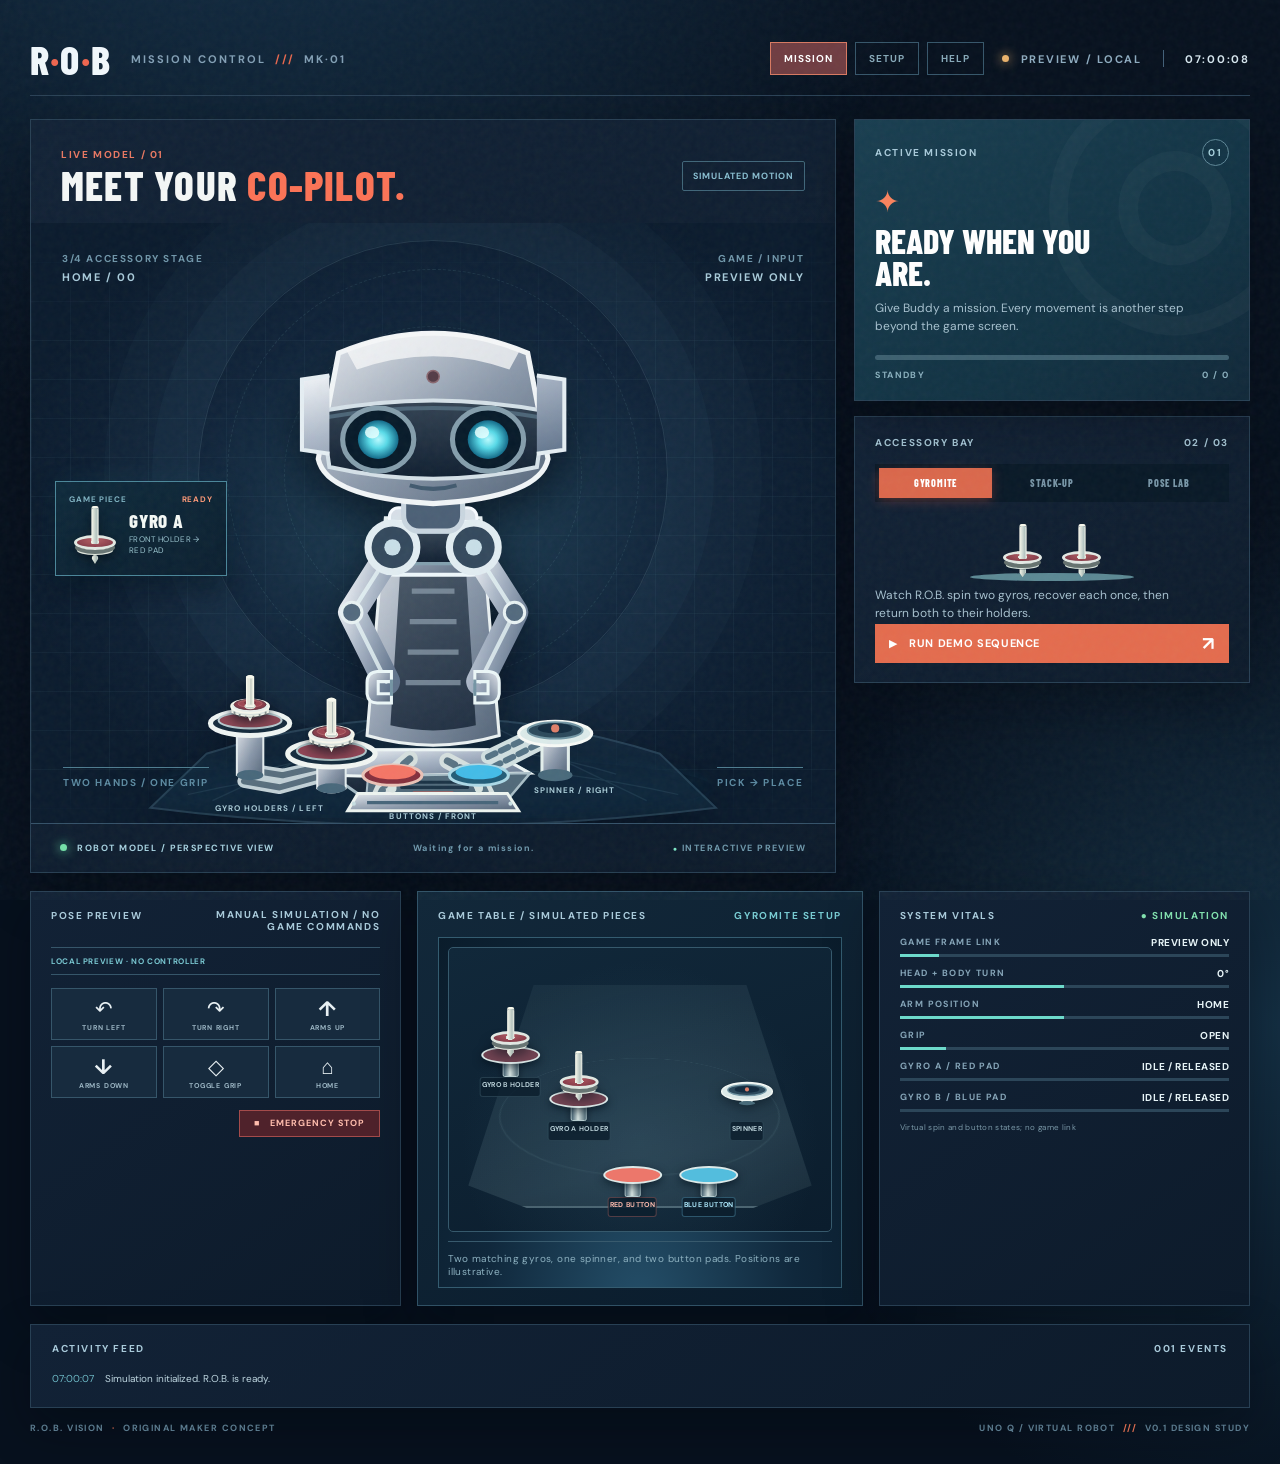
==== commit 8c1d2285: "Activate game Test light automatically from linked frames" ====
--- a/dashboard/index.html
+++ b/dashboard/index.html
@@ -6,7 +6,7 @@
   <meta name="theme-color" content="#080f1d">
   <title>R.O.B. Vision // Mission Control</title>
   <link rel="stylesheet" href="style.css?v=stack-side-grip-1">
-  <script src="status.js?v=status-2" defer></script>
+  <script src="status.js?v=test-auto-1" defer></script>
   <script src="stack-model.js?v=blocks-1" defer></script>
   <script src="app.js?v=stack-hand-height-1" defer></script>
   <script src="live.js?v=status-1" defer></script>
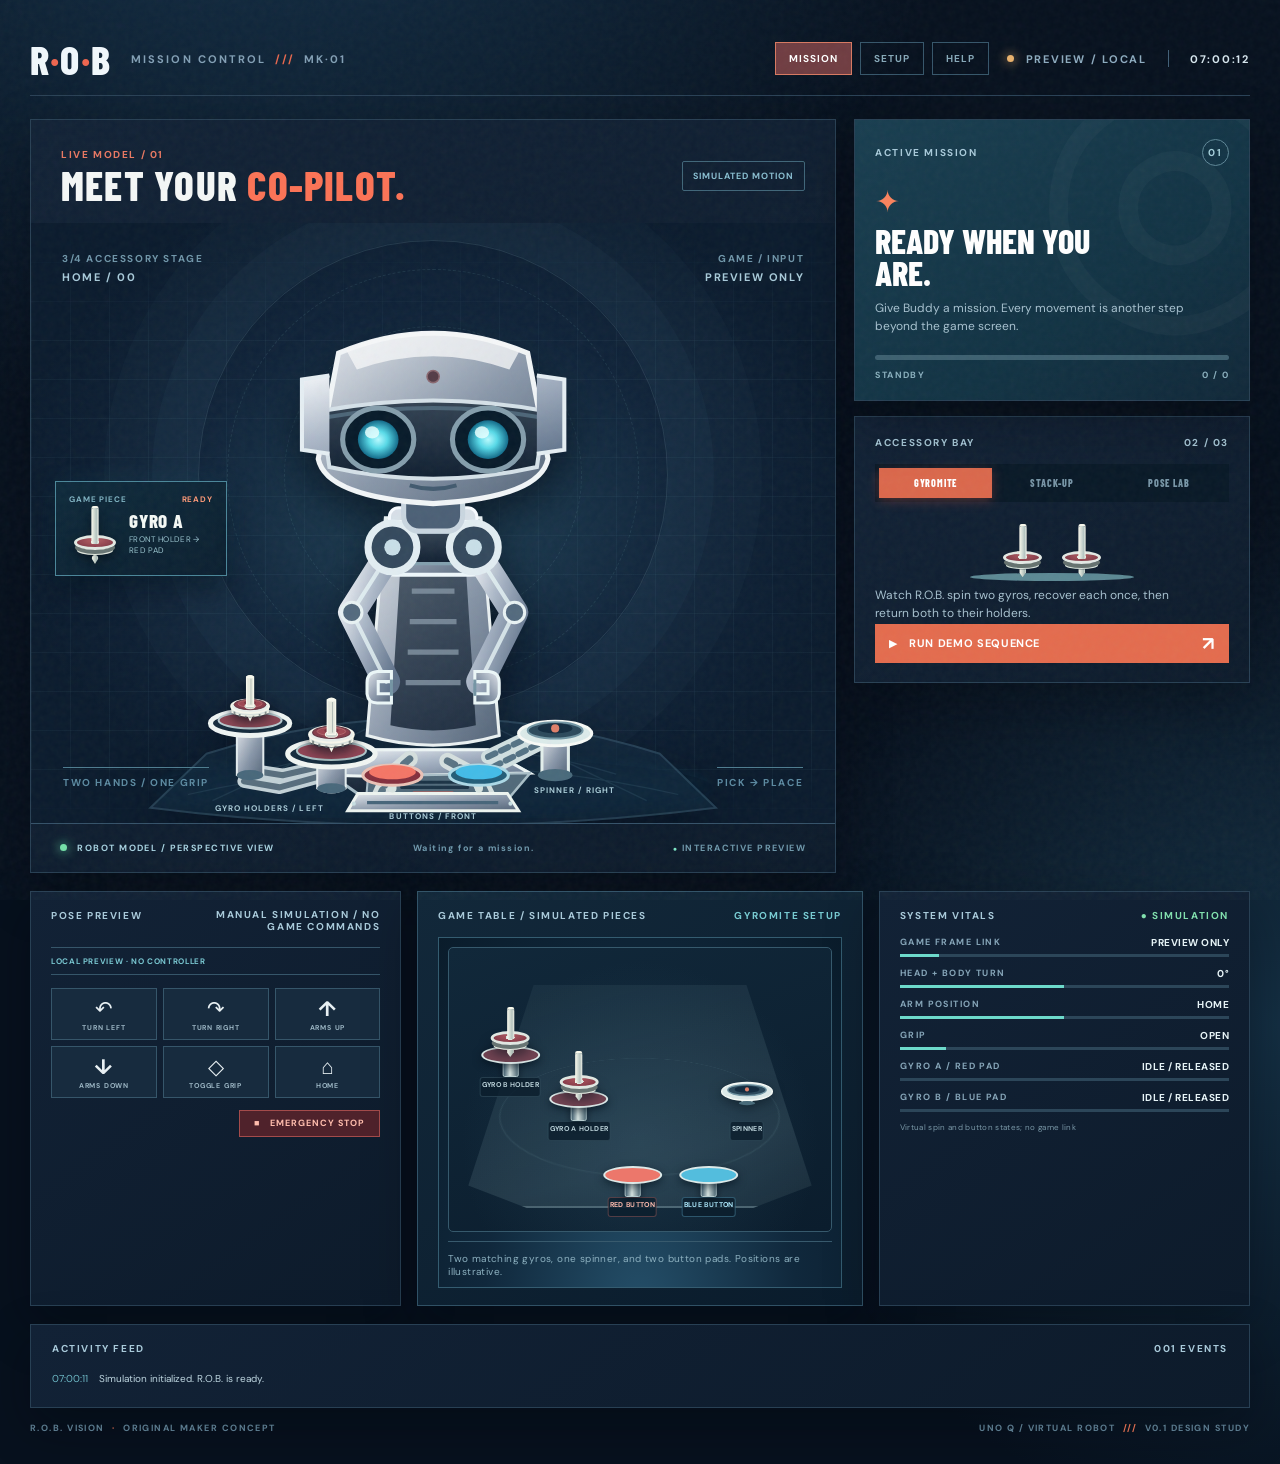
==== commit ff822a2a: "Prepare R.O.B. Vision 0.1.7 release" ====
--- a/dashboard/index.html
+++ b/dashboard/index.html
@@ -5,10 +5,12 @@
   <meta name="viewport" content="width=device-width, initial-scale=1">
   <meta name="theme-color" content="#080f1d">
   <title>R.O.B. Vision // Mission Control</title>
+  <link rel="icon" href="favicon.svg" type="image/svg+xml">
   <link rel="stylesheet" href="style.css?v=stack-side-grip-1">
-  <script src="status.js?v=test-auto-1" defer></script>
+  <script src="header-clock.js?v=1" defer></script>
+  <script src="status.js?v=receiver-2" defer></script>
   <script src="stack-model.js?v=blocks-1" defer></script>
-  <script src="app.js?v=stack-hand-height-1" defer></script>
+  <script src="app.js?v=stack-hand-height-2" defer></script>
   <script src="live.js?v=status-1" defer></script>
 </head>
 <body>
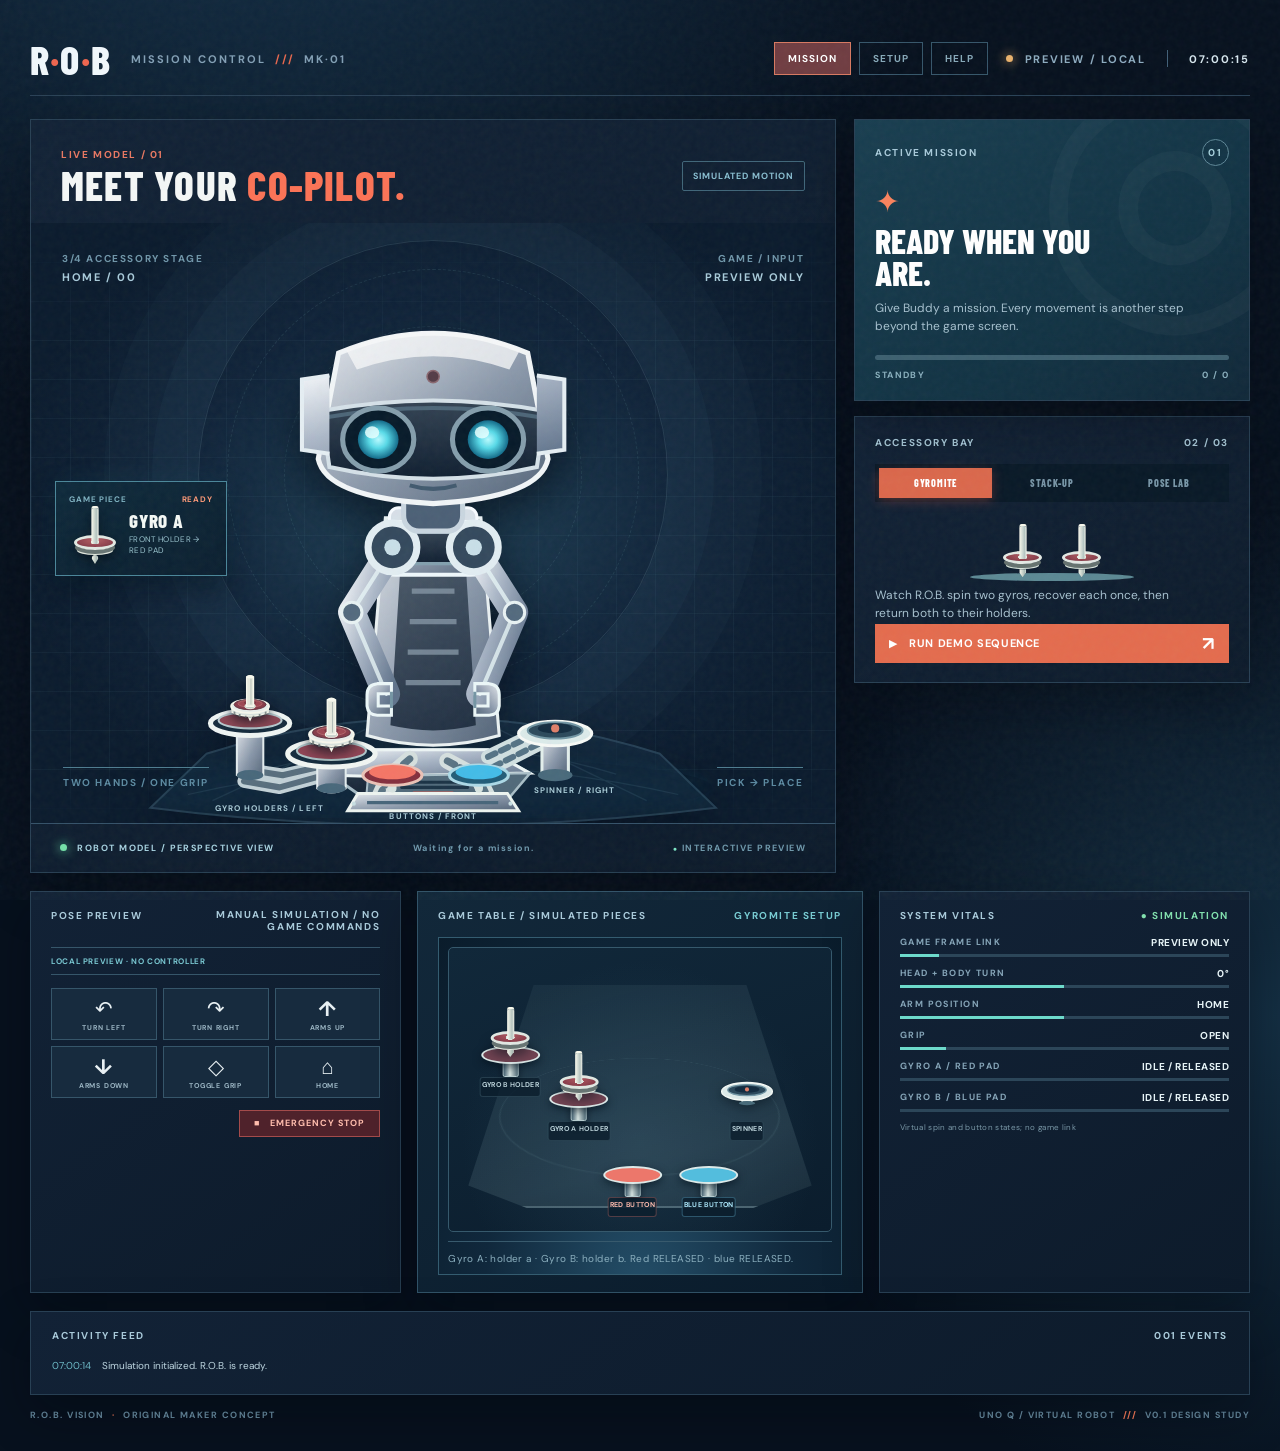
==== commit b99b7687: "Fix Gyromite gyro grip and RetroPie routed input" ====
--- a/dashboard/index.html
+++ b/dashboard/index.html
@@ -10,7 +10,7 @@
   <script src="header-clock.js?v=1" defer></script>
   <script src="status.js?v=receiver-2" defer></script>
   <script src="stack-model.js?v=blocks-1" defer></script>
-  <script src="app.js?v=stack-hand-height-2" defer></script>
+  <script src="app.js?v=held-gyro-grip-4" defer></script>
   <script src="live.js?v=status-1" defer></script>
 </head>
 <body>
@@ -126,10 +126,6 @@
                 </g>
                 <text x="145" y="560" text-anchor="middle">TRAY 1</text><text x="230" y="571" text-anchor="middle">TRAY 2</text><text x="325" y="576" text-anchor="middle">TRAY 3</text><text x="410" y="570" text-anchor="middle">TRAY 4</text><text x="500" y="560" text-anchor="middle">TRAY 5</text>
               </g>
-              <g id="second-gyro-prop" class="gyro-piece" transform="translate(145 469) scale(.85)"><use href="#gyro-body"/><ellipse class="gyro-spin-ring" cy="4" rx="25" ry="9" fill="none" stroke="#a4f7ff" stroke-width="3" stroke-dasharray="11 9"/></g>
-              <g id="move-prop" transform="translate(225 496)">
-                <g id="gyro-prop" class="gyro-piece"><use href="#gyro-body"/><ellipse class="gyro-spin-ring" cy="4" rx="25" ry="9" fill="none" stroke="#a4f7ff" stroke-width="3" stroke-dasharray="11 9"/></g>
-              </g>
             </g>
             <g id="arm-carriage" transform="translate(0 0)">
               <rect x="267" y="292" width="116" height="52" rx="21" fill="url(#body)" stroke="#eef7fb" stroke-width="4"/>
@@ -141,6 +137,10 @@
               <circle id="left-elbow" cx="245" cy="381" r="10" fill="#536a7e" stroke="#e8f2f3" stroke-width="3"/><circle id="right-elbow" cx="405" cy="381" r="10" fill="#536a7e" stroke="#e8f2f3" stroke-width="3"/>
               <circle cx="285" cy="317" r="24" fill="#34495d" stroke="#e2edf2" stroke-width="7"/><circle cx="365" cy="317" r="24" fill="#34495d" stroke="#e2edf2" stroke-width="7"/>
               <circle cx="285" cy="317" r="8" fill="#c9dfe8"/><circle cx="365" cy="317" r="8" fill="#c9dfe8"/>
+            </g>
+            <g id="second-gyro-prop" class="gyro-piece" transform="translate(145 469) scale(.85)"><use href="#gyro-body"/><ellipse class="gyro-spin-ring" cy="4" rx="25" ry="9" fill="none" stroke="#a4f7ff" stroke-width="3" stroke-dasharray="11 9"/></g>
+            <g id="move-prop" transform="translate(225 496)">
+              <g id="gyro-prop" class="gyro-piece"><use href="#gyro-body"/><ellipse class="gyro-spin-ring" cy="4" rx="25" ry="9" fill="none" stroke="#a4f7ff" stroke-width="3" stroke-dasharray="11 9"/></g>
             </g>
             <g id="stack-colors"></g>
             <g id="disc-prop" transform="translate(325 486)"></g>
@@ -218,7 +218,7 @@
       </div>
     </section>
 
-        <section class="vitals-card"><div class="section-head"><span>SYSTEM VITALS</span><span class="live-text">● SIMULATION</span></div><div class="vital"><span>GAME FRAME LINK</span><strong id="optical-value">SIMULATED</strong></div><div class="vital-track"><i id="optical-bar"></i></div><div class="vital"><span>HEAD + BODY TURN</span><strong id="head-value">0°</strong></div><div class="vital-track"><i id="head-bar"></i></div><div class="vital"><span>ARM POSITION</span><strong id="arm-value">HOME</strong></div><div class="vital-track"><i id="arm-bar"></i></div><div class="vital"><span>GRIP</span><strong id="grip-value">OPEN</strong></div><div class="vital-track"><i id="grip-bar"></i></div><div id="gyro-vitals"><div class="vital"><span>GYRO A / RED PAD</span><strong id="gyro-a-value">IDLE / RELEASED</strong></div><div class="vital-track"><i id="gyro-a-bar"></i></div><div class="vital"><span>GYRO B / BLUE PAD</span><strong id="gyro-b-value">IDLE / RELEASED</strong></div><div class="vital-track"><i id="gyro-b-bar"></i></div><small class="gyro-vitals-note">Virtual spin and button states; no game link</small></div></section>
+        <section class="vitals-card"><div class="section-head"><span>SYSTEM VITALS</span><span class="live-text">● SIMULATION</span></div><div class="vital"><span>GAME FRAME LINK</span><strong id="frame-link-value">SIMULATED</strong></div><div class="vital-track"><i id="frame-link-bar"></i></div><div class="vital"><span>HEAD + BODY TURN</span><strong id="head-value">0°</strong></div><div class="vital-track"><i id="head-bar"></i></div><div class="vital"><span>ARM POSITION</span><strong id="arm-value">HOME</strong></div><div class="vital-track"><i id="arm-bar"></i></div><div class="vital"><span>GRIP</span><strong id="grip-value">OPEN</strong></div><div class="vital-track"><i id="grip-bar"></i></div><div id="gyro-vitals"><div class="vital"><span>GYRO A / RED PAD</span><strong id="gyro-a-value">IDLE / RELEASED</strong></div><div class="vital-track"><i id="gyro-a-bar"></i></div><div class="vital"><span>GYRO B / BLUE PAD</span><strong id="gyro-b-value">IDLE / RELEASED</strong></div><div class="vital-track"><i id="gyro-b-bar"></i></div><small class="gyro-vitals-note">Virtual spin and button states; no game link</small></div></section>
     </div>
     <div class="bottom-grid">
       <section class="event-panel"><div class="section-head"><span>ACTIVITY FEED</span><span id="event-count">001 EVENTS</span></div><ol id="event-list" aria-live="polite"><li><time>00:00:00</time><span>Simulation initialized. R.O.B. is ready.</span></li></ol></section>
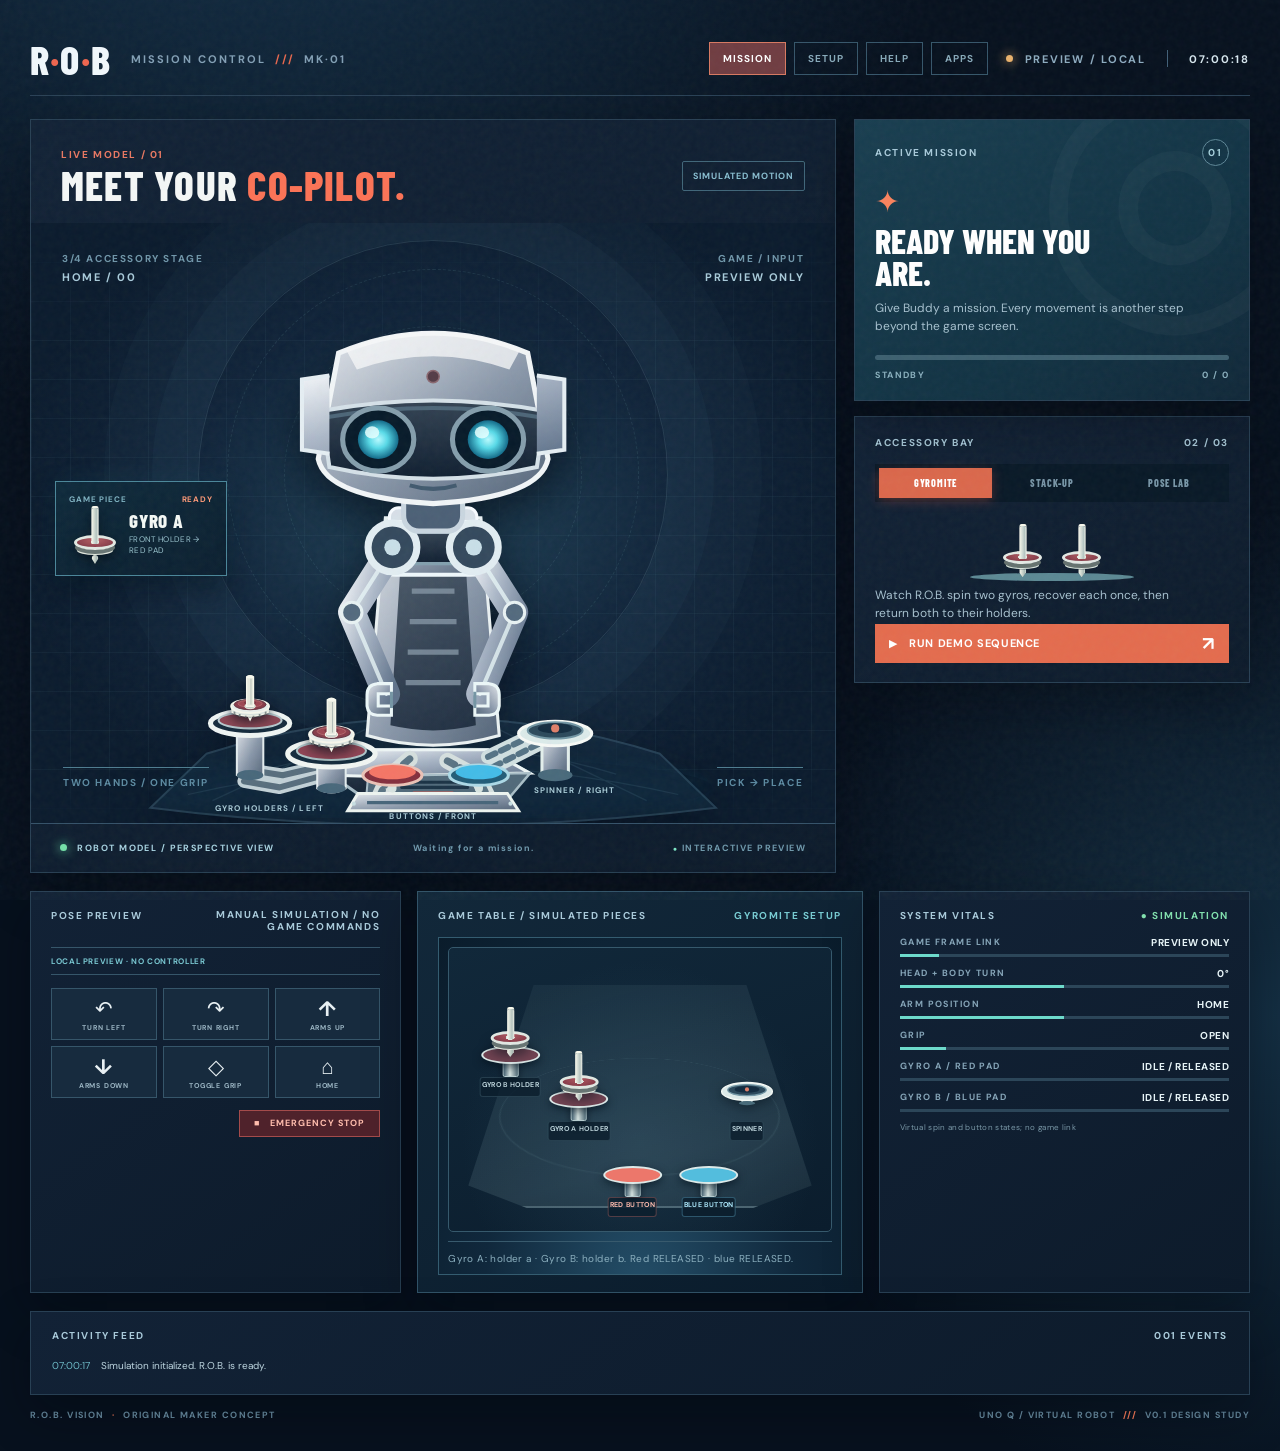
==== commit ca1910d6: "Integrate shared Router display and automatic game selection" ====
--- a/dashboard/index.html
+++ b/dashboard/index.html
@@ -18,7 +18,7 @@
   <main class="app-shell">
     <header class="topbar">
       <div class="brand"><span class="brand-mark">R<span>·</span>O<span>·</span>B</span><span class="brand-sub">MISSION CONTROL <i>///</i> MK·01</span></div>
-      <nav class="page-nav" aria-label="Pages"><a href="index.html" aria-current="page">MISSION</a><a href="setup.html">SETUP</a><a href="help.html">HELP</a></nav><div class="top-status" data-connection="connecting"><span class="status-dot"></span><span id="connection">CONTROLLER / CONNECTING</span><span class="top-separator"></span><span id="clock">00:00:00</span></div>
+      <nav class="page-nav" aria-label="Pages"><a href="index.html" aria-current="page">MISSION</a><a href="setup.html">SETUP</a><a href="help.html">HELP</a><a href="#" onclick="this.href=location.protocol+'//'+location.hostname+'/'">APPS</a></nav><div class="top-status" data-connection="connecting"><span class="status-dot"></span><span id="connection">CONTROLLER / CONNECTING</span><span class="top-separator"></span><span id="clock">00:00:00</span></div>
     </header>
     <div class="main-grid">
       <section class="stage-panel" aria-label="Robot visualization">
@@ -225,5 +225,6 @@
     </div>
     <footer><span>R.O.B. VISION <b>·</b> ORIGINAL MAKER CONCEPT</span><span>UNO Q / VIRTUAL ROBOT <b>///</b> V0.1 DESIGN STUDY</span></footer>
   </main>
+  <script src="router-select.js"></script>
 </body>
 </html>
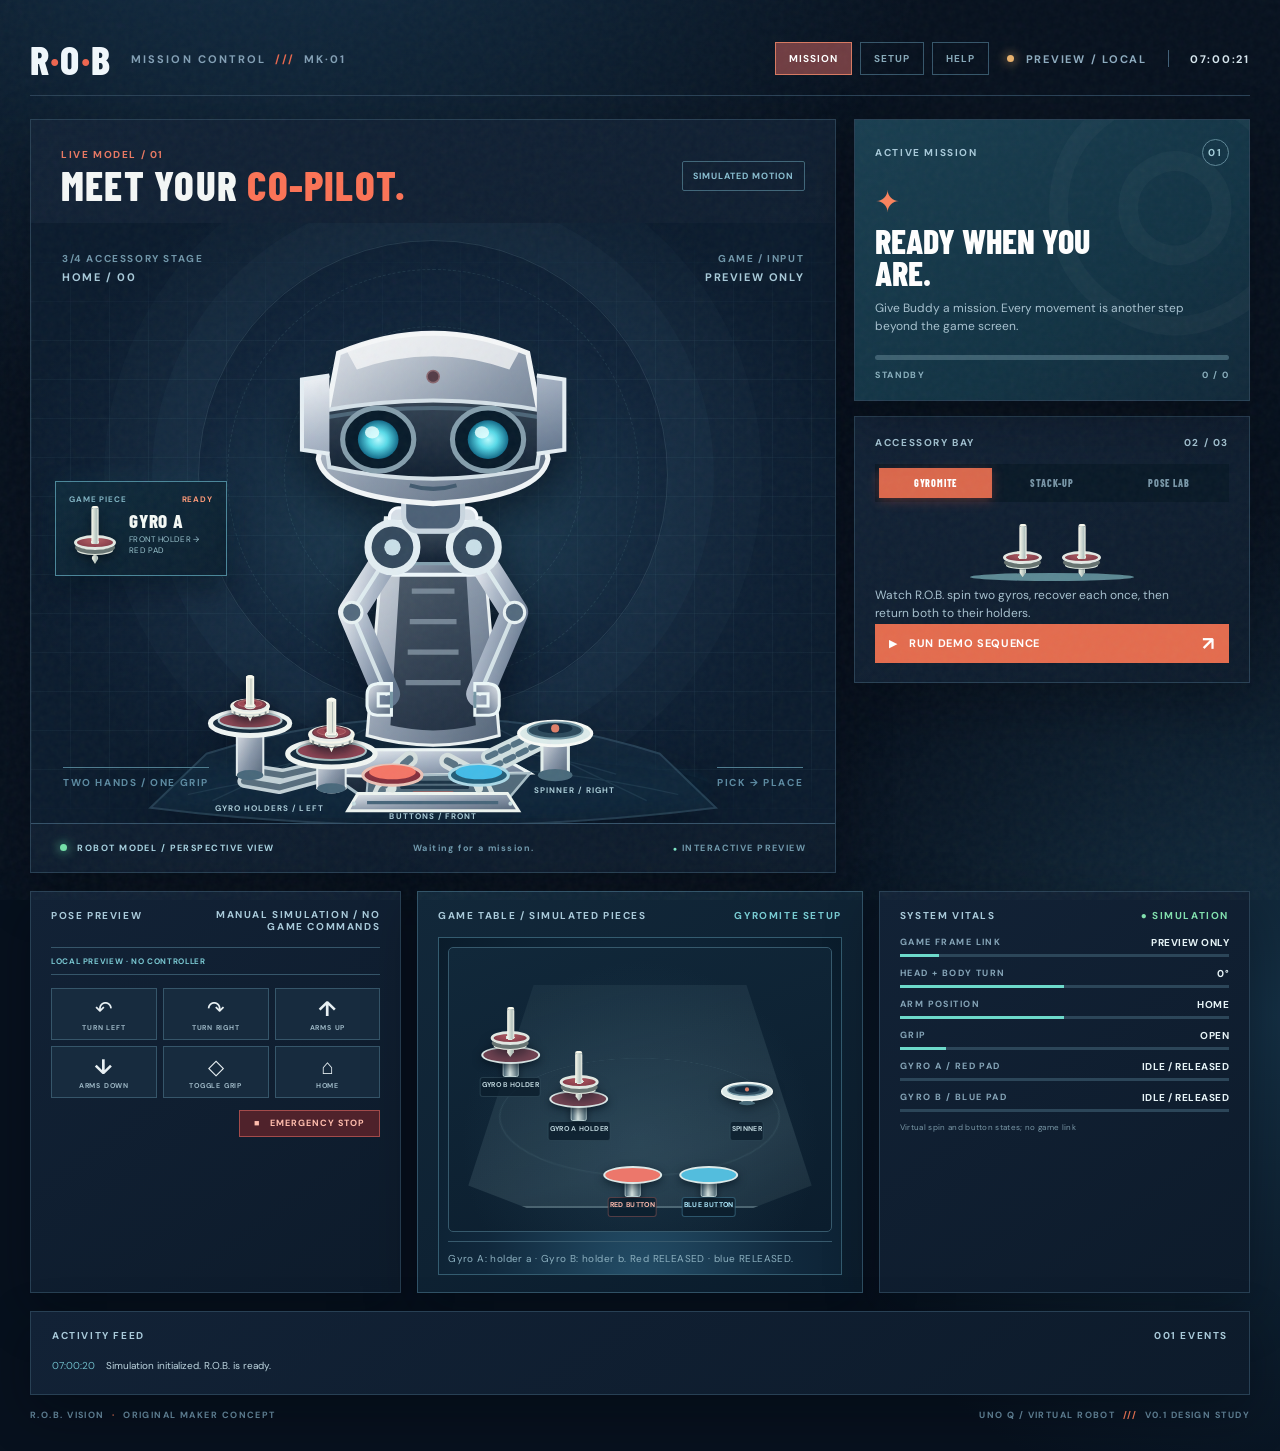
==== commit 49d78f14: "Sync shared app chooser and show Apps navigation only with both controllers" ====
--- a/dashboard/index.html
+++ b/dashboard/index.html
@@ -18,7 +18,7 @@
   <main class="app-shell">
     <header class="topbar">
       <div class="brand"><span class="brand-mark">R<span>·</span>O<span>·</span>B</span><span class="brand-sub">MISSION CONTROL <i>///</i> MK·01</span></div>
-      <nav class="page-nav" aria-label="Pages"><a href="index.html" aria-current="page">MISSION</a><a href="setup.html">SETUP</a><a href="help.html">HELP</a><a href="#" onclick="this.href=location.protocol+'//'+location.hostname+'/'">APPS</a></nav><div class="top-status" data-connection="connecting"><span class="status-dot"></span><span id="connection">CONTROLLER / CONNECTING</span><span class="top-separator"></span><span id="clock">00:00:00</span></div>
+      <nav class="page-nav" aria-label="Pages"><a href="index.html" aria-current="page">MISSION</a><a href="setup.html">SETUP</a><a href="help.html">HELP</a><a id="apps-link" hidden href="#" onclick="this.href=location.protocol+'//'+location.hostname+'/'">APPS</a></nav><div class="top-status" data-connection="connecting"><span class="status-dot"></span><span id="connection">CONTROLLER / CONNECTING</span><span class="top-separator"></span><span id="clock">00:00:00</span></div>
     </header>
     <div class="main-grid">
       <section class="stage-panel" aria-label="Robot visualization">
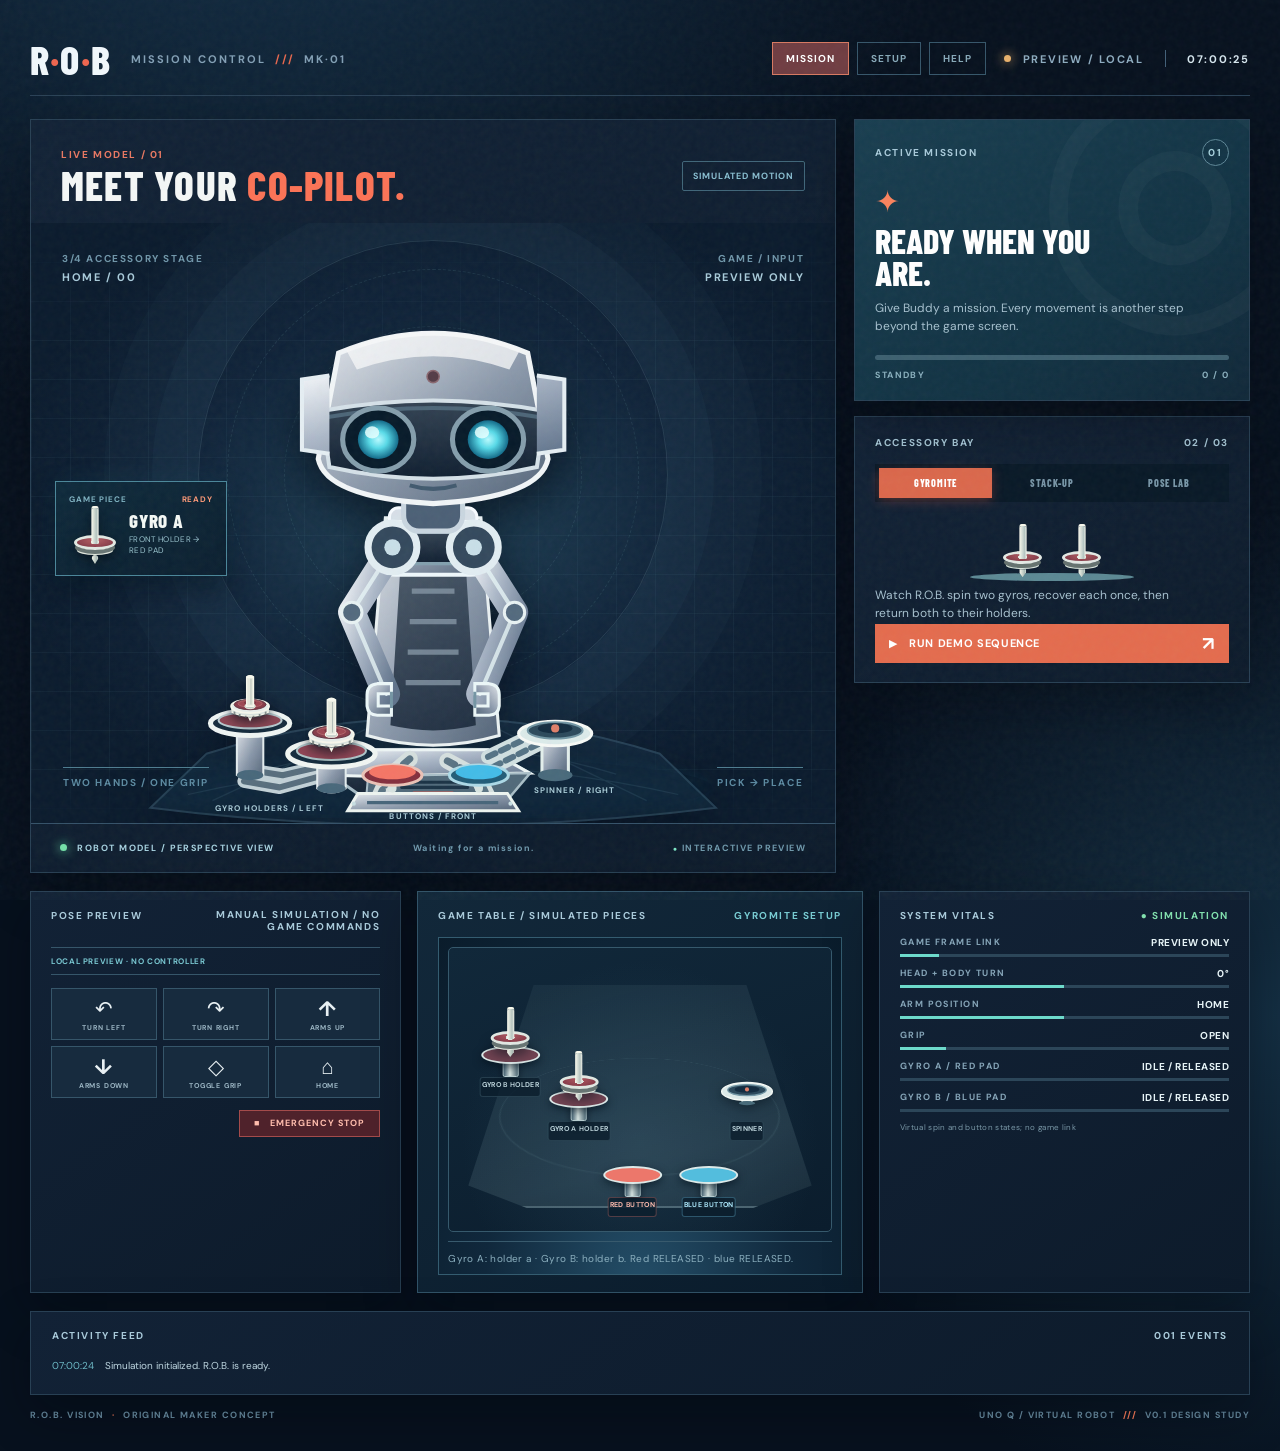
==== commit cd460b92: "Clarify ROB Vision status labels and architecture diagram" ====
--- a/dashboard/index.html
+++ b/dashboard/index.html
@@ -8,10 +8,10 @@
   <link rel="icon" href="favicon.svg" type="image/svg+xml">
   <link rel="stylesheet" href="style.css?v=stack-side-grip-1">
   <script src="header-clock.js?v=1" defer></script>
-  <script src="status.js?v=receiver-2" defer></script>
+  <script src="status.js?v=receiver-3" defer></script>
   <script src="stack-model.js?v=blocks-1" defer></script>
-  <script src="app.js?v=held-gyro-grip-4" defer></script>
-  <script src="live.js?v=status-1" defer></script>
+  <script src="app.js?v=status-1" defer></script>
+  <script src="live.js?v=status-2" defer></script>
 </head>
 <body>
   <div class="grain" aria-hidden="true"></div>
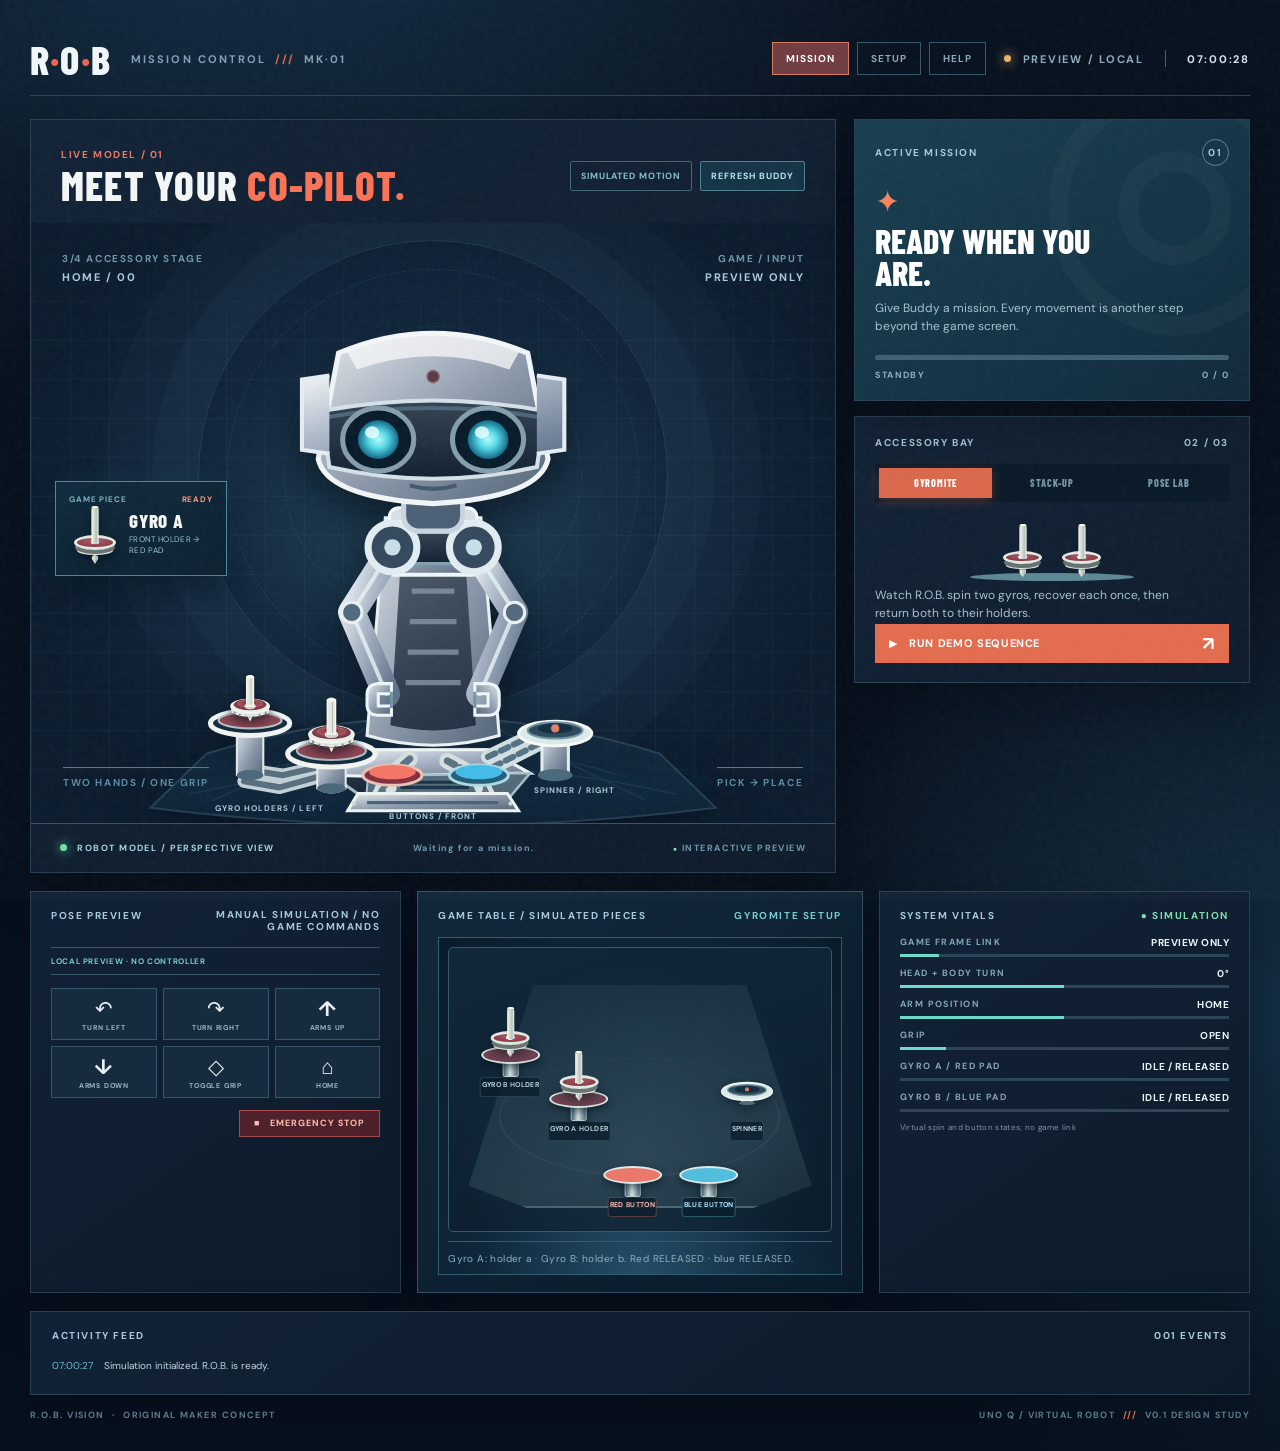
==== commit 31ea0001: "Add Buddy skin creation, preview and guide assets" ====
--- a/dashboard/index.html
+++ b/dashboard/index.html
@@ -6,10 +6,11 @@
   <meta name="theme-color" content="#080f1d">
   <title>R.O.B. Vision // Mission Control</title>
   <link rel="icon" href="favicon.svg" type="image/svg+xml">
-  <link rel="stylesheet" href="style.css?v=stack-side-grip-1">
+  <link rel="stylesheet" href="style.css?v=skin-refresh-1">
   <script src="header-clock.js?v=1" defer></script>
   <script src="status.js?v=receiver-3" defer></script>
   <script src="stack-model.js?v=blocks-1" defer></script>
+  <script src="skins.js?v=2" defer></script>
   <script src="app.js?v=status-1" defer></script>
   <script src="live.js?v=status-2" defer></script>
 </head>
@@ -22,7 +23,7 @@
     </header>
     <div class="main-grid">
       <section class="stage-panel" aria-label="Robot visualization">
-        <div class="panel-heading"><div><p class="eyebrow">LIVE MODEL / 01</p><h1>Meet your <em>co-pilot.</em></h1></div><span class="chip">SIMULATED MOTION</span></div>
+        <div class="panel-heading"><div><p class="eyebrow">LIVE MODEL / 01</p><h1>Meet your <em>co-pilot.</em></h1></div><div class="stage-heading-actions"><span class="chip">SIMULATED MOTION</span><button id="skin-refresh" class="skin-refresh-button" type="button" aria-label="Refresh Buddy artwork">REFRESH BUDDY</button></div></div>
         <div class="stage" id="stage">
           <div class="stage-grid"></div><div class="stage-halo"></div>
           <div class="stage-label top-left">3/4 ACCESSORY STAGE<br><strong id="stage-action-label">HOME / 00</strong></div>
@@ -49,27 +50,36 @@
               </g>
               <filter id="glow"><feGaussianBlur stdDeviation="8"/></filter>
             </defs>
+            <image id="skin-background" class="skin-art" x="0" y="0" width="650" height="590" preserveAspectRatio="xMidYMid slice" hidden/>
             <ellipse cx="325" cy="553" rx="270" ry="25" fill="#16bde6" opacity=".14" filter="url(#glow)"/>
             <ellipse cx="325" cy="553" rx="274" ry="29" fill="#091a2b" opacity=".72"/>
             <g id="stage-ground" opacity=".48">
               <path d="M102 520 Q325 449 548 520 L603 573 Q325 608 47 573Z" fill="#163148" stroke="#41677d" stroke-width="2"/>
               <path d="M325 465 L325 580 M325 465 L108 566 M325 465 L535 566 M145 540 Q325 486 505 540 M84 560 Q325 505 566 560" fill="none" stroke="#81bbcb" stroke-width="1.2" opacity=".25"/>
             </g>
+            <image id="skin-floor" class="skin-art" x="45" y="460" width="560" height="130" hidden/>
             <g class="column" id="column-visual">
               <path d="M278 288 L372 288 L390 502 Q325 521 260 502Z" fill="url(#body)" stroke="#eaf1f2" stroke-width="3"/>
               <path d="M295 302 L355 302 L367 492 Q325 502 283 492Z" fill="url(#dark)" opacity=".8"/>
               <path d="M306 330 L344 330 M304 360 L346 360 M302 390 L348 390 M300 420 L350 420 M298 450 L352 450" stroke="#8495a4" stroke-width="5" opacity=".8"/>
               <rect x="282" y="278" width="86" height="30" rx="9" fill="#d7e0e8" stroke="#f7fbff" stroke-width="3"/>
             </g>
+            <image id="skin-body" class="skin-art" x="250" y="275" width="150" height="245" hidden/>
             <g id="accessory-platform">
+              <g id="platform-art">
               <path d="M232 516 L379 516 L420 539 L398 565 L259 565 L225 541Z" fill="url(#dark)" stroke="#a6bcc6" stroke-width="3"/>
               <path d="M232 516 L379 516 L420 539 L261 542 L225 541Z" fill="url(#metal)" stroke="#edf5f5" stroke-width="3"/>
               <path d="M261 542 L420 539 L398 565 L259 565Z" fill="#516a7a" stroke="#a9bec7" stroke-width="2"/>
               <path d="M287 548 L366 548 M294 553 L359 553" stroke="#1b3346" stroke-width="3" stroke-linecap="round"/>
               <rect x="304" y="557" width="42" height="4" rx="2" fill="#d65c55"/><circle cx="275" cy="554" r="3" fill="#72d3e4"/>
+              </g>
+              <image id="skin-platform" class="skin-art" x="220" y="508" width="205" height="72" hidden/>
               <g id="scene-gyro">
+                <g id="gyro-linkage">
                 <path d="M226 530 L178 541 L144 536 M226 539 L174 553 L139 547" fill="none" stroke="#c2d1d7" stroke-width="13" stroke-linecap="round" stroke-linejoin="round"/>
                 <path d="M225 530 L177 541 L144 536 M225 539 L174 553 L139 547" fill="none" stroke="#586e7d" stroke-width="6" stroke-linecap="round" stroke-linejoin="round"/>
+                </g>
+                <image id="skin-gyro-linkage" class="skin-art" x="125" y="490" width="355" height="90" hidden/>
                 <g class="station" id="scene-second-dock">
                   <path d="M132 492 L132 541 Q145 547 158 541 L158 492Z" fill="url(#body)" stroke="#e3ecee" stroke-width="2"/>
                   <ellipse cx="145" cy="541" rx="13" ry="5" fill="#48687b"/>
@@ -145,10 +155,11 @@
             <g id="stack-colors"></g>
             <g id="disc-prop" transform="translate(325 486)"></g>
             <g id="hands-carriage" transform="translate(0 0)">
-              <g id="left-hand" transform="translate(282 453)"><path d="M5 -14 L-9 -14 Q-19 -13 -19 -3 L-19 8 Q-18 17 -9 17 L5 17 L5 8 L-8 8 L-8 -4 L5 -4Z" fill="url(#body)" stroke="#ecf7f8" stroke-width="3"/><path d="M5 -6 L5 10" stroke="#7595a4" stroke-width="3"/></g>
-              <g id="right-hand" transform="translate(368 453) scale(-1 1)"><path d="M5 -14 L-9 -14 Q-19 -13 -19 -3 L-19 8 Q-18 17 -9 17 L5 17 L5 8 L-8 8 L-8 -4 L5 -4Z" fill="url(#body)" stroke="#ecf7f8" stroke-width="3"/><path d="M5 -6 L5 10" stroke="#7595a4" stroke-width="3"/></g>
+              <g id="left-hand" transform="translate(282 453)"><g class="default-hand"><path d="M5 -14 L-9 -14 Q-19 -13 -19 -3 L-19 8 Q-18 17 -9 17 L5 17 L5 8 L-8 8 L-8 -4 L5 -4Z" fill="url(#body)" stroke="#ecf7f8" stroke-width="3"/><path d="M5 -6 L5 10" stroke="#7595a4" stroke-width="3"/></g><image id="skin-left-hand" class="skin-art" x="-25" y="-24" width="50" height="48" hidden/></g>
+              <g id="right-hand" transform="translate(368 453) scale(-1 1)"><g class="default-hand"><path d="M5 -14 L-9 -14 Q-19 -13 -19 -3 L-19 8 Q-18 17 -9 17 L5 17 L5 8 L-8 8 L-8 -4 L5 -4Z" fill="url(#body)" stroke="#ecf7f8" stroke-width="3"/><path d="M5 -6 L5 10" stroke="#7595a4" stroke-width="3"/></g><image id="skin-right-hand" class="skin-art" x="-25" y="-24" width="50" height="48" hidden/></g>
             </g>
             <g id="head" transform="rotate(0 325 265)">
+              <g id="default-head">
               <rect x="296" y="254" width="58" height="47" rx="15" fill="#4c6076" stroke="#c9d6e0" stroke-width="5"/>
               <path d="M232 126 Q325 87 418 126 L438 230 Q430 268 325 274 Q220 268 212 230Z" fill="url(#body)" stroke="#f1f5f7" stroke-width="5"/>
               <path d="M239 122 Q325 88 411 122 L400 142 Q325 116 250 142Z" fill="#f6f8f9" opacity=".78"/>
@@ -160,8 +171,10 @@
               <ellipse class="eye-core" cx="379" cy="211" rx="20" ry="19" fill="url(#eye)"/>
               <ellipse cx="265" cy="204" rx="7" ry="6" fill="#e8ffff" opacity=".85"/><ellipse cx="373" cy="204" rx="7" ry="6" fill="#e8ffff" opacity=".85"/>
               <path d="M302 256 Q325 263 348 256" fill="none" stroke="#425a6f" stroke-width="4"/>
+              <path d="M223 148 L196 152 L196 221 L223 225 M427 148 L454 152 L454 221 L427 225" fill="url(#metal)" stroke="#e5eef3" stroke-width="4"/>
+              </g>
+              <image id="skin-head" class="skin-art" x="190" y="95" width="270" height="190" hidden/>
               <circle id="head-led" cx="325" cy="149" r="6" aria-label="R.O.B. red light"/>
-              <path d="M223 148 L196 152 L196 221 L223 225 M427 148 L454 152 L454 221 L427 225" fill="url(#metal)" stroke="#e5eef3" stroke-width="4"/>
             </g>
           </svg>
           <div class="piece-focus" aria-live="polite"><span class="piece-focus-title"><span id="focus-type">GAME PIECE</span> <b id="focus-action">READY</b></span><div class="piece-focus-body"><span id="focus-art" class="focus-art gyro" aria-hidden="true"></span><span><strong id="focus-name">GYRO A</strong><small id="focus-location">HOLDER → SPINNER → TRAY</small></span></div></div>
--- a/dashboard/style.css
+++ b/dashboard/style.css
@@ -34,6 +34,14 @@
 #scene-target-gyro.station-active ellipse:last-child{filter:drop-shadow(0 0 12px #ff8069)}
 #scene-blue-tray.station-active ellipse:last-child{filter:drop-shadow(0 0 12px #65d4f5)}
 #scene-stack.station-active #stack-tray-4 .tray-ring{filter:drop-shadow(0 0 12px #75d9eb);stroke:#b2f2f6}
+g.skin-replaced > :not(.skin-art){display:none}
+.skin-art{pointer-events:none}
+body.skin-preview{min-width:0;background:#0b1b2d}
+body.skin-preview .app-shell{max-width:none;padding:0}
+body.skin-preview .topbar,body.skin-preview .panel-heading,body.skin-preview .stage-footer,body.skin-preview .sidebar,body.skin-preview .bottom-grid,body.skin-preview .status-grid,body.skin-preview footer,body.skin-preview .stage-label,body.skin-preview .piece-focus,body.skin-preview .floor-marker{display:none!important}
+body.skin-preview .main-grid{display:block}
+body.skin-preview .stage-panel{border:0;box-shadow:none}
+body.skin-preview .stage{width:100%;height:auto;aspect-ratio:650/590}
 #move-prop,#second-gyro-prop{filter:drop-shadow(0 5px 6px #020c16a8)}
 .piece-focus{position:absolute;z-index:3;left:24px;top:43%;width:172px;padding:12px 13px;background:linear-gradient(145deg,#102d3edb,#0a1d2ccd);border:1px solid #4b879a;box-shadow:0 13px 25px #020b1680,0 0 24px #44b7cd1b;backdrop-filter:blur(6px)}
 .piece-focus-title{display:flex;justify-content:space-between;gap:7px;color:#81b5c4;font-size:8px;font-weight:800;letter-spacing:.11em}.piece-focus-title b{color:#ff9b78;text-align:right}
@@ -238,3 +246,8 @@
 .focus-block:after{content:'';position:absolute;left:50%;top:2px;width:9px;height:3px;transform:translateX(-50%);border-radius:50%;background:#1d39468c}
 .focus-block.red{background:#f08069}.focus-block.white{background:#e7efeb}.focus-block.blue{background:#5dd1ef}.focus-block.yellow{background:#f1c76e}.focus-block.green{background:#80d8a4}
 #disc-prop{filter:drop-shadow(0 5px 6px #020c16a8)}
+.stage-heading-actions{display:flex;align-items:center;justify-content:flex-end;flex-wrap:wrap;gap:8px}
+.skin-refresh-button{border:1px solid #4f8191;background:#143347;color:#b8e9ed;border-radius:2px;padding:8px 10px;font:800 9px 'DM Sans',sans-serif;letter-spacing:.11em;white-space:nowrap;cursor:pointer}
+.skin-refresh-button:hover,.skin-refresh-button:focus-visible{border-color:#80dce3;background:#1d4558;color:#fff}
+.skin-refresh-button:disabled{opacity:.65;cursor:wait}
+@media(max-width:530px){.panel-heading{gap:10px;padding:20px 18px 14px}.stage-heading-actions{max-width:130px}.stage-heading-actions .chip{display:none}.skin-refresh-button{white-space:normal;text-align:center}}
